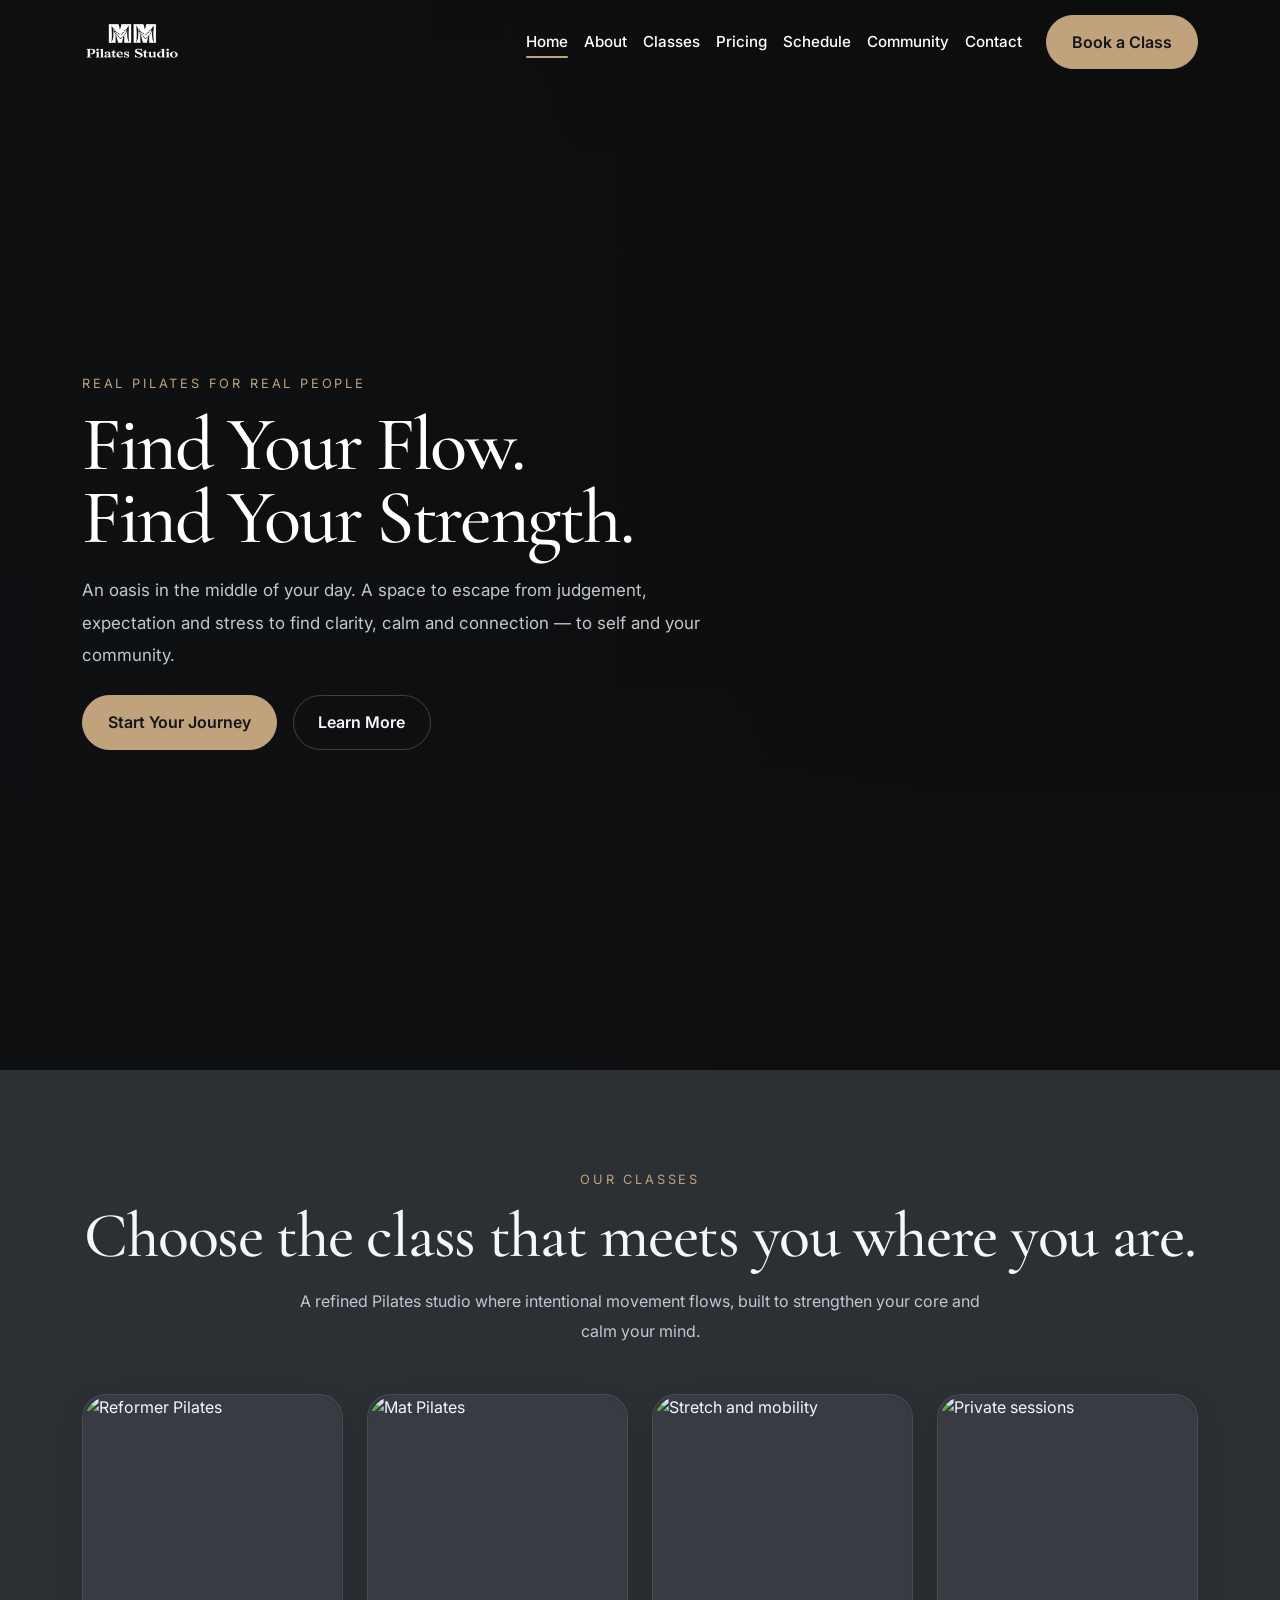
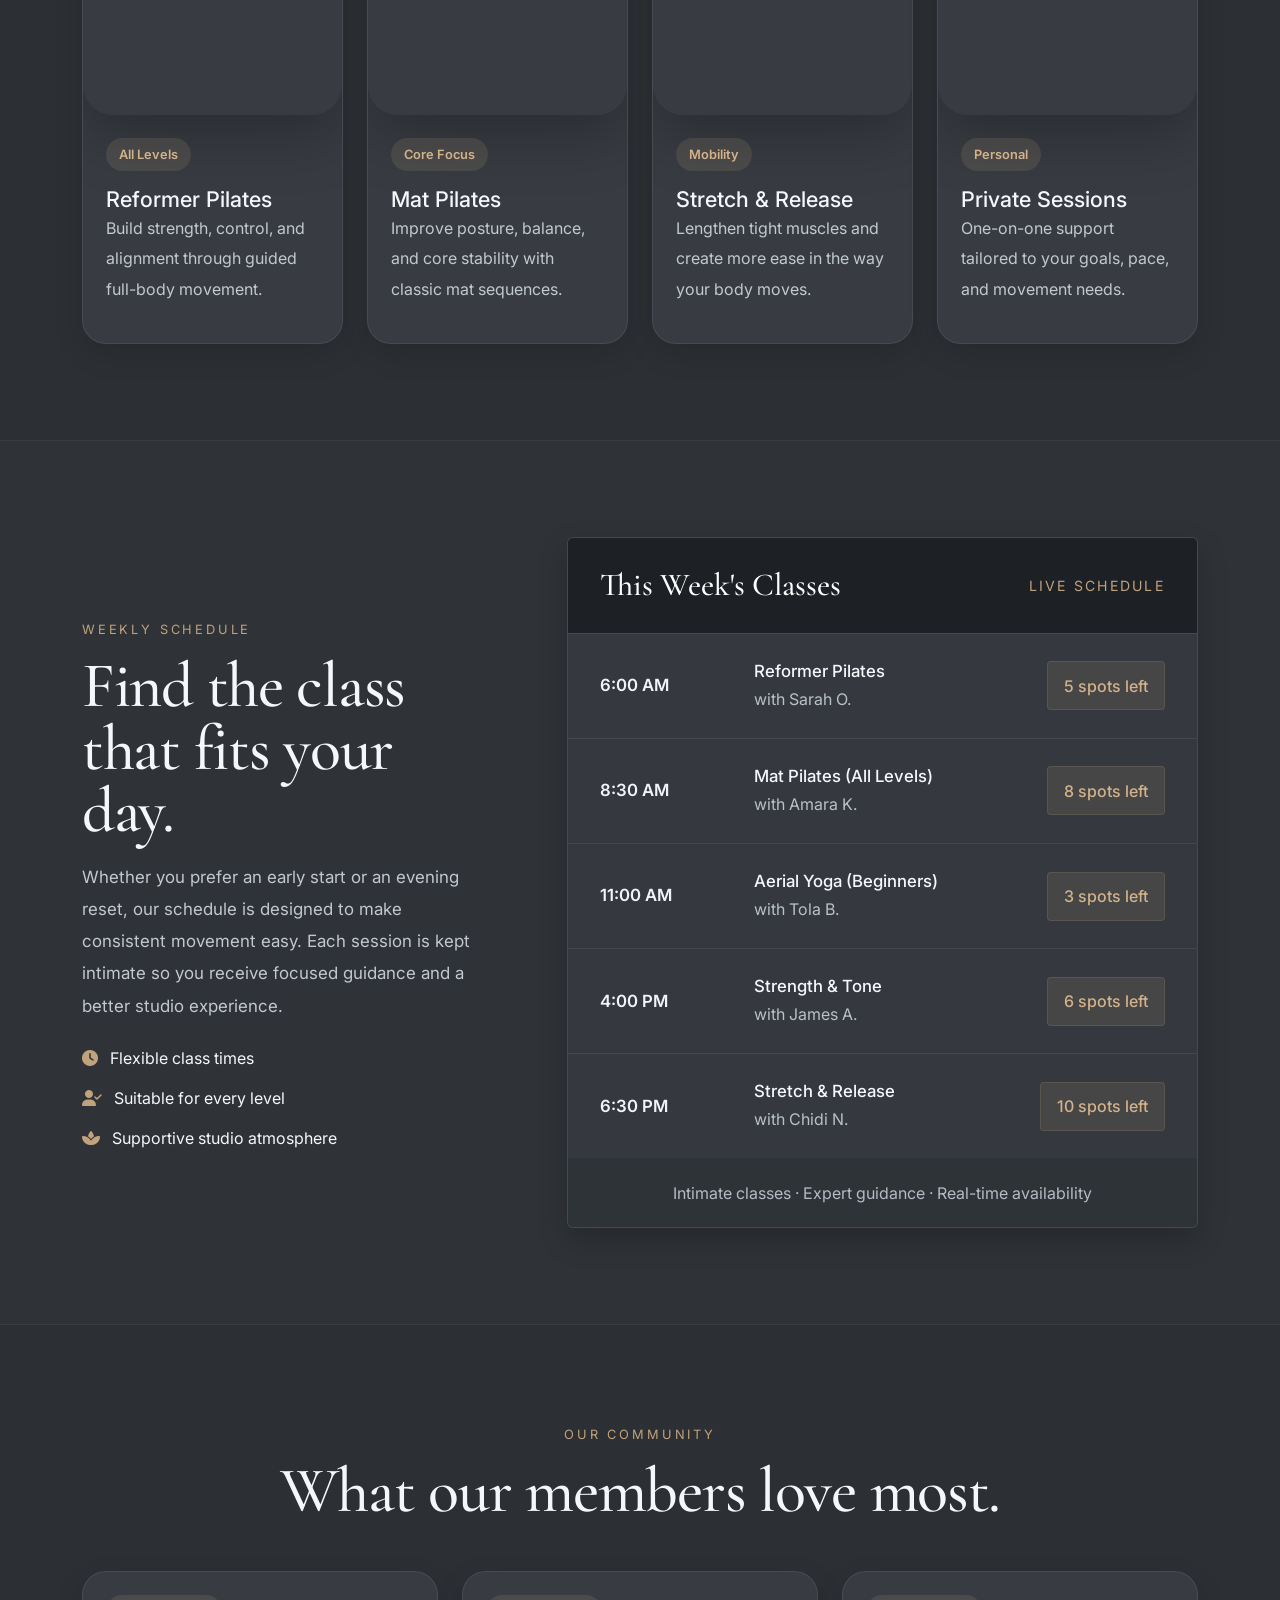
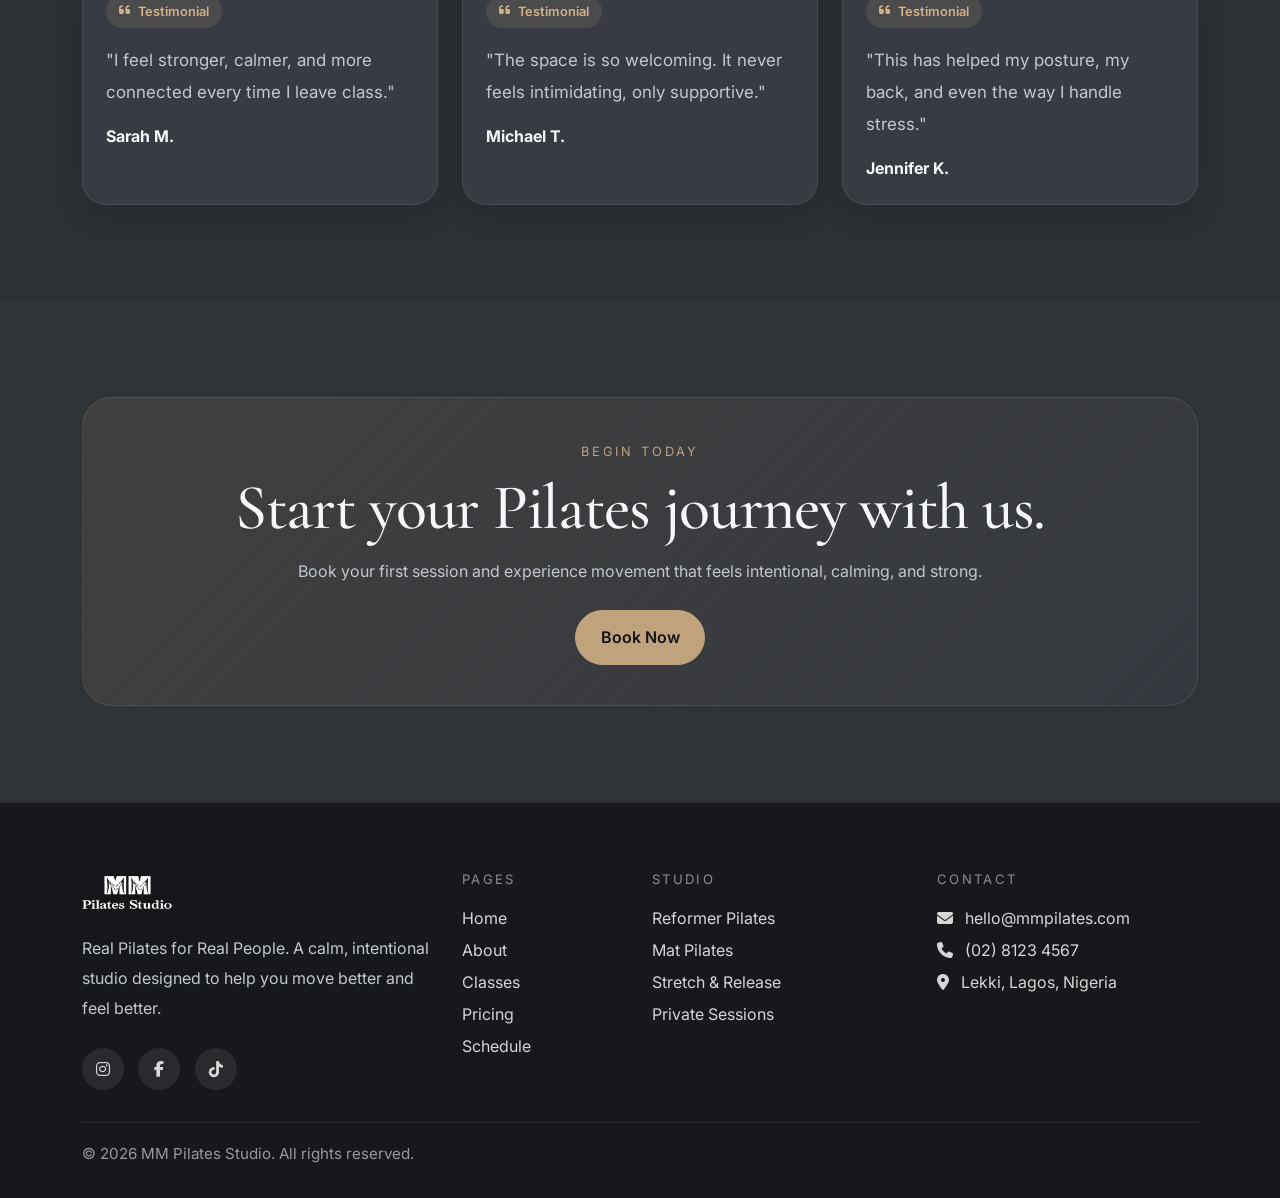
==== index.html @ 6b817a99 "remove some layouts" ====
<!DOCTYPE html>
<html lang="en">

<head>
  <meta charset="UTF-8" />
  <meta name="viewport" content="width=device-width, initial-scale=1.0" />
  <title>MM Pilates Studio | Find Your Flow</title>
  <meta name="description"
    content="MM Pilates Studio - Real Pilates for Real People. Join our inclusive, welcoming community and discover the transformative power of Pilates." />

  <link rel="icon" type="image/png" href="assets/images/logo.png" />

  <link rel="preconnect" href="https://fonts.googleapis.com" />
  <link rel="preconnect" href="https://fonts.gstatic.com" crossorigin />
  <link
    href="https://fonts.googleapis.com/css2?family=Inter:wght@300;400;500;600;700&family=Cormorant+Garamond:wght@400;500;600;700&display=swap"
    rel="stylesheet" />

  <link href="https://cdn.jsdelivr.net/npm/bootstrap@5.3.0/dist/css/bootstrap.min.css" rel="stylesheet" />
  <link rel="stylesheet" href="https://cdnjs.cloudflare.com/ajax/libs/font-awesome/6.4.0/css/all.min.css" />
  <link rel="stylesheet" href="css/style2.css">

</head>

<body>

  <!-- NAVBAR -->
  <nav class="navbar navbar-expand-lg">
    <div class="container">
      <a class="navbar-brand" href="#">
        <img src="assets/images/mm-logo.png" alt="MM Pilates Logo" class="nav-logo" />
      </a>

      <button class="navbar-toggler" type="button" data-bs-toggle="collapse" data-bs-target="#navbarNav"
        aria-controls="navbarNav" aria-expanded="false" aria-label="Toggle navigation">
        <span class="navbar-toggler-icon"></span>
      </button>

      <div class="collapse navbar-collapse" id="navbarNav">
        <ul class="navbar-nav ms-auto align-items-lg-center">
          <li class="nav-item"><a class="nav-link active" href="#home">Home</a></li>
          <li class="nav-item"><a class="nav-link" href="#about">About</a></li>
          <li class="nav-item"><a class="nav-link" href="#classes">Classes</a></li>
          <li class="nav-item"><a class="nav-link" href="#pricing">Pricing</a></li>
          <li class="nav-item"><a class="nav-link" href="#schedule">Schedule</a></li>
          <li class="nav-item"><a class="nav-link" href="#community">Community</a></li>
          <li class="nav-item"><a class="nav-link" href="#contact">Contact</a></li>
          <li class="nav-item ms-lg-3 mt-3 mt-lg-0">
            <a class="btn-muse" href="#schedule">Book a Class</a>
          </li>
        </ul>
      </div>
    </div>
  </nav>

  <!-- HERO -->
  <section class="hero hero-video-bg" id="home">
    <video class="hero-bg-video" autoplay muted loop playsinline>
      <source src="assets/videos/heross-banner.mp4" type="video/mp4" />
    </video>
    <div class="hero-overlay"></div>

    <div class="container hero-content">
      <div class="row align-items-center min-vh-100">
        <div class="col-lg-7">
          <div class="hero-copy" data-reveal>
            <span class="eyebrow">REAL PILATES FOR REAL PEOPLE</span>
            <h1>Find Your Flow.<br />Find Your Strength.</h1>
            <p class="lead-text">
              An oasis in the middle of your day. A space to escape from judgement,
              expectation and stress to find clarity, calm and connection — to self
              and your community.
            </p>
            <div class="d-flex flex-wrap gap-3 mt-4">
              <a href="#schedule" class="btn-muse">Start Your Journey</a>
              <a href="#about" class="btn-muse-outline">Learn More</a>
            </div>
          </div>
        </div>
      </div>
    </div>
  </section>

  <!-- QUICK GRID -->
  <!-- <section class="section-pad section-soft quick-grid-wrap" id="about">
    <div class="container">
      <div class="quick-grid">
        <div class="row g-4">
          <div class="col-md-4" data-reveal>
            <div class="quick-card">
              <div class="icon"><i class="fas fa-spa"></i></div>
              <h3>Intentional Movement</h3>
              <p class="copy-muted mb-0">
                Classes designed to help you move with control, ease, and confidence.
              </p>
            </div>
          </div>
          <div class="col-md-4" data-reveal>
            <div class="quick-card">
              <div class="icon"><i class="fas fa-users"></i></div>
              <h3>Welcoming Studio</h3>
              <p class="copy-muted mb-0">
                A calm, inclusive space where every level and every body is welcome.
              </p>
            </div>
          </div>
          <div class="col-md-4" data-reveal>
            <div class="quick-card">
              <div class="icon"><i class="fas fa-heart-pulse"></i></div>
              <h3>Real Results</h3>
              <p class="copy-muted mb-0">
                Build strength, improve posture, and reconnect with your body.
              </p>
            </div>
          </div>
        </div>
      </div>

      <div class="row align-items-center g-5 studio-split">
        <div class="col-lg-6" data-reveal>
          <span class="eyebrow">OUR STUDIO</span>
          <h2 class="section-title">Movement that feels beautiful, grounded and personal.</h2>
          <p class="lead-text">
            At MM Pilates, we believe movement should feel supportive and empowering.
            Our sessions are designed to help you strengthen deeply, move intentionally,
            and create space for calm in your daily routine.
          </p>
          <p class="copy-muted">
            Whether you are completely new or returning to your practice, this is a
            place where you can slow down, breathe, and move with purpose.
          </p>
          <div class="mt-4">
            <a href="#classes" class="btn-muse">Explore Classes</a>
          </div>
        </div>

        <div class="col-lg-6" data-reveal>
          <div class="image-stack">
            <img src="./assets/images/allana.jpg" alt="Pilates studio class" class="feature-media" />
          </div>
        </div>
      </div>
    </div>
  </section> -->

  <!-- CLASSES -->
  <section class="section-pad" id="classes">
    <div class="container">
      <div class="text-center mb-5">
        <span class="eyebrow">OUR CLASSES</span>
        <h2 class="section-title">Choose the class that meets you where you are.</h2>
        <p class="copy-muted section-intro">
          A refined Pilates studio where intentional movement flows, built to strengthen your core and calm your mind.
        </p>
      </div>

      <div class="row g-4">
        <div class="col-md-6 col-lg-3" data-reveal>
          <article class="studio-card">
            <img src="https://images.unsplash.com/photo-1518611012118-696072aa579a?w=800" alt="Reformer Pilates"
              class="card-media" />
            <div class="content">
              <span class="tag">All Levels</span>
              <h3 class="card-title mt-3">Reformer Pilates</h3>
              <p class="copy-muted">
                Build strength, control, and alignment through guided full-body movement.
              </p>
            </div>
          </article>
        </div>

        <div class="col-md-6 col-lg-3" data-reveal>
          <article class="studio-card">
            <img src="https://images.unsplash.com/photo-1552196563-55cd4e45efb3?w=800&auto=format&fit=crop&q=80" alt="Mat Pilates"
              class="card-media" />
            <div class="content">
              <span class="tag">Core Focus</span>
              <h3 class="card-title mt-3">Mat Pilates</h3>
              <p class="copy-muted">
                Improve posture, balance, and core stability with classic mat sequences.
              </p>
            </div>
          </article>
        </div>

        <div class="col-md-6 col-lg-3" data-reveal>
          <article class="studio-card">
            <img src="https://images.unsplash.com/photo-1599901860904-17e6ed7083a0?w=800" alt="Stretch and mobility"
              class="card-media" />
            <div class="content">
              <span class="tag">Mobility</span>
              <h3 class="card-title mt-3">Stretch & Release</h3>
              <p class="copy-muted">
                Lengthen tight muscles and create more ease in the way your body moves.
              </p>
            </div>
          </article>
        </div>

        <div class="col-md-6 col-lg-3" data-reveal>
          <article class="studio-card">
            <img src="https://images.unsplash.com/photo-1544367567-0f2fcb009e0b?w=800" alt="Private sessions"
              class="card-media" />
            <div class="content">
              <span class="tag">Personal</span>
              <h3 class="card-title mt-3">Private Sessions</h3>
              <p class="copy-muted">
                One-on-one support tailored to your goals, pace, and movement needs.
              </p>
            </div>
          </article>
        </div>
      </div>
    </div>
  </section>

  <!-- PRICING SECTION - NEW -->
  <!-- <section class="section-pad section-soft" id="pricing">
    <div class="container">
      <div class="text-center mb-5">
        <span class="eyebrow">INVEST IN YOURSELF</span>
        <h2 class="section-title">Simple, transparent pricing.</h2>
        <p class="copy-muted section-intro">
          Choose the option that fits your lifestyle. No hidden fees, no long-term contracts.
        </p>
      </div>

      <div class="row g-4">
        
        <div class="col-md-6 col-lg-3" data-reveal>
          <div class="pricing-card">
            <div class="pricing-icon">
              <i class="fas fa-calendar-day"></i>
            </div>
            <h3 class="pricing-title">Drop-in Class</h3>
            <div class="pricing-price">₦12,000 <span>/ class</span></div>
            <ul class="pricing-features">
              <li><i class="fas fa-check"></i> Single 60-min class</li>
              <li><i class="fas fa-check"></i> Access to any class type</li>
              <li><i class="fas fa-check"></i> Perfect for trying us out</li>
              <li><i class="fas fa-check"></i> Valid for 30 days</li>
            </ul>
            <a href="#schedule" class="btn-muse btn-pricing">Book Now</a>
          </div>
        </div>

       
        <div class="col-md-6 col-lg-3" data-reveal>
          <div class="pricing-card">
            <div class="pricing-icon">
              <i class="fas fa-ticket-alt"></i>
            </div>
            <h3 class="pricing-title">5 Class Pack</h3>
            <div class="pricing-price">₦55,000 <span>/ 5 classes</span></div>
            <ul class="pricing-features">
              <li><i class="fas fa-check"></i> 5 x 60-min classes</li>
              <li><i class="fas fa-check"></i> Save ₦5,000 vs drop-in</li>
              <li><i class="fas fa-check"></i> Valid for 3 months</li>
              <li><i class="fas fa-check"></i> Shareable with friends</li>
            </ul>
            <a href="#schedule" class="btn-muse btn-pricing">Book Now</a>
          </div>
        </div>

        
        <div class="col-md-6 col-lg-3" data-reveal>
          <div class="pricing-card featured">
            <div class="featured-badge">Most Popular</div>
            <div class="pricing-icon">
              <i class="fas fa-star"></i>
            </div>
            <h3 class="pricing-title">10 Class Pack</h3>
            <div class="pricing-price">₦100,000 <span>/ 10 classes</span></div>
            <ul class="pricing-features">
              <li><i class="fas fa-check"></i> 10 x 60-min classes</li>
              <li><i class="fas fa-check"></i> Save ₦20,000 vs drop-in</li>
              <li><i class="fas fa-check"></i> Valid for 6 months</li>
              <li><i class="fas fa-check"></i> Priority booking</li>
              <li><i class="fas fa-check"></i> Free mat rental</li>
            </ul>
            <a href="#schedule" class="btn-muse btn-pricing">Book Now</a>
          </div>
        </div>

        
        <div class="col-md-6 col-lg-3" data-reveal>
          <div class="pricing-card">
            <div class="pricing-icon">
              <i class="fas fa-infinity"></i>
            </div>
            <h3 class="pricing-title">Monthly Unlimited</h3>
            <div class="pricing-price">₦180,000 <span>/ month</span></div>
            <ul class="pricing-features">
              <li><i class="fas fa-check"></i> Unlimited classes</li>
              <li><i class="fas fa-check"></i> Best value for regulars</li>
              <li><i class="fas fa-check"></i> Priority class booking</li>
              <li><i class="fas fa-check"></i> Free mat & towel</li>
              <li><i class="fas fa-check"></i> 10% off workshops</li>
            </ul>
            <a href="#schedule" class="btn-muse btn-pricing">Join Now</a>
          </div>
        </div>
      </div>

      
      <div class="row mt-5 pt-4">
        <div class="col-12" data-reveal>
          <div class="text-center mb-4">
            <span class="eyebrow">PERSONALIZED ATTENTION</span>
            <h3 class="section-title" style="font-size: 2rem;">Private & Duet Sessions</h3>
          </div>
        </div>
        
        <div class="col-md-6" data-reveal>
          <div class="pricing-card" style="text-align: left;">
            <div class="d-flex align-items-center gap-3 mb-3">
              <div class="pricing-icon" style="margin-bottom: 0;">
                <i class="fas fa-user"></i>
              </div>
              <h3 class="pricing-title mb-0">Private Session</h3>
            </div>
            <div class="pricing-price" style="font-size: 2rem;">₦35,000 <span>/ session</span></div>
            <ul class="pricing-features">
              <li><i class="fas fa-check"></i> One-on-one personalized instruction</li>
              <li><i class="fas fa-check"></i> Tailored to your specific goals</li>
              <li><i class="fas fa-check"></i> Flexible scheduling</li>
              <li><i class="fas fa-check"></i> Perfect for beginners or rehabilitation</li>
            </ul>
            <a href="#schedule" class="btn-muse btn-pricing">Book Private</a>
          </div>
        </div>
        
        <div class="col-md-6" data-reveal>
          <div class="pricing-card" style="text-align: left;">
            <div class="d-flex align-items-center gap-3 mb-3">
              <div class="pricing-icon" style="margin-bottom: 0;">
                <i class="fas fa-user-friends"></i>
              </div>
              <h3 class="pricing-title mb-0">Duet Session</h3>
            </div>
            <div class="pricing-price" style="font-size: 2rem;">₦50,000 <span>/ session</span></div>
            <ul class="pricing-features">
              <li><i class="fas fa-check"></i> Semi-private with a friend</li>
              <li><i class="fas fa-check"></i> Personalized attention for two</li>
              <li><i class="fas fa-check"></i> Great for partners or friends</li>
              <li><i class="fas fa-check"></i> Shared experience, shared cost</li>
            </ul>
            <a href="#schedule" class="btn-muse btn-pricing">Book Duet</a>
          </div>
        </div>
      </div>

      
      <div class="text-center mt-4" data-reveal>
        <p class="copy-muted" style="font-size: 0.85rem;">
          <i class="fas fa-info-circle me-1"></i> All classes include complimentary mat rental. 
          First-time clients receive 20% off their first class pack.
        </p>
      </div>
    </div>
  </section> -->

  <!-- EDITORIAL STORY BLOCK -->
  <!-- <section class="section-pad">
    <div class="container">
      <div class="row align-items-center g-5">
        <div class="col-lg-5" data-reveal>
          <img src="./assets/images/studio-hurstville.jpg" alt="Pilates lifestyle" class="founder-image" />
        </div>

        <div class="col-lg-7" data-reveal>
          <span class="eyebrow">WHY MM PILATES</span>
          <div class="quote-panel">
            <blockquote>
              We create space for strength, softness, and steady progress — all in one practice.
            </blockquote>
            <p class="lead-text mb-0">
              Every session is built to help you feel more connected to your body.
              We focus on quality movement, calm energy, and a studio atmosphere that
              supports consistency without pressure.
            </p>
          </div>

          <div class="row g-4 mt-2">
            <div class="col-md-6">
              <div class="story-card">
                <div class="content">
                  <div class="icon"><i class="fas fa-feather"></i></div>
                  <h4>Grace in Movement</h4>
                  <p class="copy-muted mb-0">
                    Strength and softness can exist together in the same practice.
                  </p>
                </div>
              </div>
            </div>

            <div class="col-md-6">
              <div class="story-card">
                <div class="content">
                  <div class="icon"><i class="fas fa-sun"></i></div>
                  <h4>Feel-Good Routine</h4>
                  <p class="copy-muted mb-0">
                    Create a rhythm that supports your body and your everyday life.
                  </p>
                </div>
              </div>
            </div>
          </div>
        </div>
      </div>
    </div>
  </section> -->

  <!-- TIMETABLE -->
  <section class="booking-section section-pad" id="schedule">
    <div class="container">
      <div class="row align-items-center g-5">
        <div class="col-lg-5">
          <div class="booking-copy" data-reveal>
            <span class="eyebrow">WEEKLY SCHEDULE</span>
            <h2 class="section-title">Find the class that fits your day.</h2>
            <p class="lead-text">
              Whether you prefer an early start or an evening reset, our schedule is
              designed to make consistent movement easy. Each session is kept intimate
              so you receive focused guidance and a better studio experience.
            </p>
            <div class="d-flex flex-column gap-3 mt-4 booking-benefits">
              <div><i class="fas fa-clock me-2"></i> Flexible class times</div>
              <div><i class="fas fa-user-check me-2"></i> Suitable for every level</div>
              <div><i class="fas fa-spa me-2"></i> Supportive studio atmosphere</div>
            </div>
          </div>
        </div>

        <div class="col-lg-7">
          <div class="booking-card" data-reveal>
            <div class="booking-card-header">
              <h3>This Week's Classes</h3>
              <span class="booking-live">LIVE SCHEDULE</span>
            </div>

            <div class="booking-row">
              <div class="booking-time">6:00 AM</div>
              <div class="booking-class">
                <h4>Reformer Pilates</h4>
                <p>with Sarah O.</p>
              </div>
              <div class="booking-pill">5 spots left</div>
            </div>

            <div class="booking-row">
              <div class="booking-time">8:30 AM</div>
              <div class="booking-class">
                <h4>Mat Pilates (All Levels)</h4>
                <p>with Amara K.</p>
              </div>
              <div class="booking-pill">8 spots left</div>
            </div>

            <div class="booking-row">
              <div class="booking-time">11:00 AM</div>
              <div class="booking-class">
                <h4>Aerial Yoga (Beginners)</h4>
                <p>with Tola B.</p>
              </div>
              <div class="booking-pill">3 spots left</div>
            </div>

            <div class="booking-row">
              <div class="booking-time">4:00 PM</div>
              <div class="booking-class">
                <h4>Strength & Tone</h4>
                <p>with James A.</p>
              </div>
              <div class="booking-pill">6 spots left</div>
            </div>

            <div class="booking-row">
              <div class="booking-time">6:30 PM</div>
              <div class="booking-class">
                <h4>Stretch & Release</h4>
                <p>with Chidi N.</p>
              </div>
              <div class="booking-pill">10 spots left</div>
            </div>

            <div class="booking-card-footer">
              Intimate classes · Expert guidance · Real-time availability
            </div>
          </div>
        </div>
      </div>
    </div>
  </section>

  <!-- COMMUNITY / TESTIMONIALS -->
  <section class="section-pad" id="community">
    <div class="container">
      <div class="text-center mb-5">
        <span class="eyebrow">OUR COMMUNITY</span>
        <h2 class="section-title">What our members love most.</h2>
      </div>

      <div class="row g-4">
        <div class="col-md-4" data-reveal>
          <div class="testimonial-card">
            <div class="content">
              <span class="tag mb-3"><i class="fas fa-quote-left"></i> Testimonial</span>
              <p class="lead-text mb-3">
                "I feel stronger, calmer, and more connected every time I leave class."
              </p>
              <strong>Sarah M.</strong>
            </div>
          </div>
        </div>

        <div class="col-md-4" data-reveal>
          <div class="testimonial-card">
            <div class="content">
              <span class="tag mb-3"><i class="fas fa-quote-left"></i> Testimonial</span>
              <p class="lead-text mb-3">
                "The space is so welcoming. It never feels intimidating, only supportive."
              </p>
              <strong>Michael T.</strong>
            </div>
          </div>
        </div>

        <div class="col-md-4" data-reveal">
          <div class="testimonial-card">
            <div class="content">
              <span class="tag mb-3"><i class="fas fa-quote-left"></i> Testimonial</span>
              <p class="lead-text mb-3">
                "This has helped my posture, my back, and even the way I handle stress."
              </p>
              <strong>Jennifer K.</strong>
            </div>
          </div>
        </div>
      </div>
    </div>
  </section>

  <!-- CTA -->
  <section class="section-pad section-soft">
    <div class="container">
      <div class="cta-band text-center" data-reveal>
        <span class="eyebrow">BEGIN TODAY</span>
        <h2 class="section-title mb-3">Start your Pilates journey with us.</h2>
        <p class="copy-muted mb-4">
          Book your first session and experience movement that feels intentional, calming, and strong.
        </p>
        <a href="#schedule" class="btn-muse">Book Now</a>
      </div>
    </div>
  </section>

  <!-- FOOTER -->
  <footer class="footer" id="contact">
    <div class="container">
      <div class="row g-4">
        <div class="col-lg-4">
          <img src="assets/images/mm-logo.png" alt="MM Pilates Logo" class="footer-logo mb-3" />
          <p class="copy-muted">
            Real Pilates for Real People. A calm, intentional studio designed to
            help you move better and feel better.
          </p>
          <div class="social-list mt-4">
            <a href="#"><i class="fab fa-instagram"></i></a>
            <a href="#"><i class="fab fa-facebook-f"></i></a>
            <a href="#"><i class="fab fa-tiktok"></i></a>
          </div>
        </div>

        <div class="col-md-4 col-lg-2">
          <p class="footer-title">Pages</p>
          <ul class="list-unstyled d-grid gap-2">
            <li><a href="#home">Home</a></li>
            <li><a href="#about">About</a></li>
            <li><a href="#classes">Classes</a></li>
            <li><a href="#pricing">Pricing</a></li>
            <li><a href="#schedule">Schedule</a></li>
          </ul>
        </div>

        <div class="col-md-4 col-lg-3">
          <p class="footer-title">Studio</p>
          <ul class="list-unstyled d-grid gap-2">
            <li>Reformer Pilates</li>
            <li>Mat Pilates</li>
            <li>Stretch & Release</li>
            <li>Private Sessions</li>
          </ul>
        </div>

        <div class="col-md-4 col-lg-3">
          <p class="footer-title">Contact</p>
          <ul class="list-unstyled d-grid gap-2">
            <li><i class="fas fa-envelope me-2"></i> hello@mmpilates.com</li>
            <li><i class="fas fa-phone me-2"></i> (02) 8123 4567</li>
            <li><i class="fas fa-location-dot me-2"></i> Lekki, Lagos, Nigeria</li>
          </ul>
        </div>
      </div>

      <div class="copyright">
        © <span data-year></span> MM Pilates Studio. All rights reserved.
      </div>
    </div>
  </footer>

  <button class="back-to-top" type="button" aria-label="Back to top">
    <i class="fas fa-arrow-up"></i>
  </button>

  <script src="https://cdn.jsdelivr.net/npm/bootstrap@5.3.0/dist/js/bootstrap.bundle.min.js"></script>
  <script>
    document.addEventListener('DOMContentLoaded', () => {
      const yearSpan = document.querySelector('[data-year]');
      if (yearSpan) yearSpan.textContent = new Date().getFullYear();

      const navbar = document.querySelector('.navbar');
      const backToTop = document.querySelector('.back-to-top');

      const updateUIOnScroll = () => {
        const scrolled = window.scrollY > 20;
        if (navbar) navbar.classList.toggle('scrolled', scrolled);
        if (backToTop) backToTop.classList.toggle('show', window.scrollY > 320);
      };

      updateUIOnScroll();
      window.addEventListener('scroll', updateUIOnScroll, { passive: true });

      if (backToTop) {
        backToTop.addEventListener('click', () => {
          window.scrollTo({ top: 0, behavior: 'smooth' });
        });
      }

      const revealItems = document.querySelectorAll('[data-reveal]');
      if ('IntersectionObserver' in window && revealItems.length) {
        const observer = new IntersectionObserver((entries) => {
          entries.forEach((entry) => {
            if (entry.isIntersecting) {
              entry.target.classList.add('revealed');
              observer.unobserve(entry.target);
            }
          });
        }, { threshold: 0.15 });

        revealItems.forEach((item) => observer.observe(item));
      } else {
        revealItems.forEach((item) => item.classList.add('revealed'));
      }

      document.querySelectorAll('a[href^="#"]').forEach((anchor) => {
        anchor.addEventListener('click', function (event) {
          const href = this.getAttribute('href');
          if (href === '#') return;
          const target = document.querySelector(href);
          if (target) {
            event.preventDefault();
            target.scrollIntoView({ behavior: 'smooth', block: 'start' });
          }
        });
      });
    });
  </script>
</body>

</html>
---- css/style2.css ----
/* ========================================
   MM PILATES STUDIO - MASTER STYLESHEET
   ======================================== */

/* ------------------------------
   CSS VARIABLES / ROOT
------------------------------ */
:root {
  --muse-cream: #2f3237;
  --muse-soft: #383c42;
  --muse-card: #3a3f46;
  --muse-accent: #c0a27d;
  --muse-accent-deep: #d2b28a;
  --muse-ink: #f5f7fa;
  --muse-copy: #c2c8d0;
  --muse-white: #ffffff;
  --muse-border: rgba(255, 255, 255, 0.08);
  --muse-shadow: 0 18px 60px rgba(0, 0, 0, 0.28);
  --radius-lg: 30px;
  --radius-md: 22px;
  --radius-sm: 14px;
  --transition: all 0.35s ease;
}

/* ------------------------------
   BASE STYLES
------------------------------ */
html {
  scroll-behavior: smooth;
}

body {
  font-family: "Inter", sans-serif;
  color: var(--muse-ink);
  background: #2c2f33;
  overflow-x: hidden;
}

body::selection {
  background: rgba(192, 162, 125, 0.22);
}

a {
  text-decoration: none;
}

img {
  display: block;
  max-width: 100%;
}

h1, h2, h3, h4, h5, h6, p, span, li, strong, label {
  color: inherit;
}

/* ------------------------------
   SECTION LAYOUT
------------------------------ */
.section-pad {
  padding: 6rem 0;
}

.section-soft {
  background: #2f3237;
}

.section-title {
  font-family: "Cormorant Garamond", serif;
  font-size: clamp(2.5rem, 5vw, 4.4rem);
  line-height: 0.98;
  letter-spacing: -0.02em;
  margin-bottom: 1.1rem;
  color: var(--muse-ink);
}

.section-intro {
  max-width: 700px;
  margin: 0 auto;
}

.eyebrow {
  display: inline-block;
  text-transform: uppercase;
  letter-spacing: 0.22em;
  font-size: 0.8rem;
  color: var(--muse-accent);
  margin-bottom: 1rem;
}

.copy-muted,
.lead-text {
  color: var(--muse-copy);
  line-height: 1.9;
}

.lead-text {
  font-size: 1.06rem;
}

/* ------------------------------
   BUTTONS
------------------------------ */
.btn-muse,
.btn-muse-outline,
.btn-square {
  display: inline-flex;
  align-items: center;
  justify-content: center;
  gap: 0.55rem;
  transition: var(--transition);
}

.btn-muse {
  color: #141518;
  background: var(--muse-accent);
  border: 1px solid var(--muse-accent);
  border-radius: 999px;
  padding: 0.9rem 1.55rem;
  font-weight: 600;
}

.btn-muse:hover {
  color: #141518;
  background: #d3b089;
  border-color: #d3b089;
  transform: translateY(-2px);
  box-shadow: 0 12px 28px rgba(0, 0, 0, 0.22);
}

.btn-muse-outline {
  color: var(--muse-ink);
  background: transparent;
  border: 1px solid rgba(255, 255, 255, 0.2);
  border-radius: 999px;
  padding: 0.9rem 1.55rem;
  font-weight: 600;
}

.btn-muse-outline:hover {
  color: #141518;
  background: var(--muse-accent);
  border-color: var(--muse-accent);
}

.btn-square {
  border-radius: 4px;
  background: #1d2024;
  color: var(--muse-white);
  padding: 1.15rem 2rem;
  font-weight: 600;
  letter-spacing: 0.08em;
  text-transform: uppercase;
  border: 1px solid rgba(255, 255, 255, 0.08);
}

.btn-square:hover {
  color: var(--muse-white);
  background: #25292e;
  transform: translateY(-2px);
}

.btn-pricing {
  width: 100%;
  margin-top: 1rem;
}

/* ------------------------------
   NAVBAR
------------------------------ */
.navbar {
  position: fixed;
  top: 0;
  left: 0;
  width: 100%;
  height: 85px;
  z-index: 1200;
  background: transparent;
  border-bottom: 1px solid transparent;
  transition: var(--transition);
  padding: 0.25rem 0;
}

.navbar.scrolled {
  background: rgba(15, 17, 20, 0.78);
  backdrop-filter: blur(14px);
  border-bottom: 1px solid rgba(255, 255, 255, 0.08);
  box-shadow: 0 8px 30px rgba(0, 0, 0, 0.2);
}

.navbar-brand {
  display: flex;
  align-items: center;
  gap: 0.5rem;
  padding: 0;
}

.nav-logo {
  width: 100px;
  height: 48px;
  object-fit: contain;
  transition: var(--transition);
}

.navbar.scrolled .nav-logo {
  width: 90px;
  height: 42px;
}

.brand-text {
  font-family: "Cormorant Garamond", serif;
  font-size: 1.25rem;
  color: var(--muse-ink);
}

.navbar-toggler {
  border: 1px solid rgba(255, 255, 255, 0.18);
  border-radius: 999px;
  padding: 0.45rem 0.8rem;
}

.navbar-toggler:focus {
  box-shadow: none;
}

.navbar-toggler-icon {
  background-image: url("data:image/svg+xml,%3csvg xmlns='http://www.w3.org/2000/svg' viewBox='0 0 30 30'%3e%3cpath stroke='rgba%28255,255,255,0.92%29' stroke-linecap='round' stroke-miterlimit='10' stroke-width='2' d='M4 7h22M4 15h22M4 23h22'/%3e%3c/svg%3e");
}

.navbar .nav-link {
  color: #ffffff;
  font-weight: 500;
  font-size: 0.95rem;
  position: relative;
  padding: 0.4rem 0.9rem;
  transition: var(--transition);
}

.navbar .nav-link:hover,
.navbar .nav-link.active {
  color: #ffffff;
}

.navbar .nav-link::after {
  content: "";
  position: absolute;
  left: 0.5rem;
  right: 0.5rem;
  bottom: 0.1rem;
  height: 2px;
  border-radius: 999px;
  background: #c0a27d;
  transform: scaleX(0);
  transform-origin: center;
  transition: var(--transition);
}

.navbar .nav-link:hover::after,
.navbar .nav-link.active::after {
  transform: scaleX(1);
}

/* ------------------------------
   HERO SECTION (VIDEO BACKGROUND)
------------------------------ */
.hero.hero-video-bg {
  position: relative;
  min-height: 100vh;
  display: flex;
  align-items: center;
  overflow: hidden;
  padding: 0;
  background: #111;
}

.hero-bg-video {
  position: absolute;
  inset: 0;
  width: 100%;
  height: 100%;
  object-fit: cover;
  object-position: center center;
  z-index: 1;
}

.hero-overlay {
  position: absolute;
  inset: 0;
  z-index: 2;
  background:
    linear-gradient(90deg,
      rgba(15, 17, 20, 0.72) 0%,
      rgba(15, 17, 20, 0.46) 35%,
      rgba(15, 17, 20, 0.22) 60%,
      rgba(15, 17, 20, 0.18) 100%),
    linear-gradient(180deg,
      rgba(0, 0, 0, 0.28) 0%,
      rgba(0, 0, 0, 0.18) 100%);
}

.hero-content {
  position: relative;
  z-index: 3;
  padding-top: 110px;
  padding-bottom: 60px;
}

.hero-copy {
  max-width: 640px;
}

.hero-copy h1 {
  font-family: "Cormorant Garamond", serif;
  font-size: clamp(3rem, 6vw, 5.8rem);
  line-height: 0.95;
  letter-spacing: -0.03em;
  margin-bottom: 1.2rem;
  color: #ffffff;
}

/* ------------------------------
   QUICK GRID SECTION
------------------------------ */
.quick-grid-wrap {
  position: relative;
}

.quick-grid {
  margin-top: -7rem;
  position: relative;
  z-index: 5;
  margin-bottom: 5rem;
}

.quick-card {
  background: #383c42;
  border: 1px solid var(--muse-border);
  border-radius: 24px;
  padding: 1.6rem;
  box-shadow: 0 12px 36px rgba(0, 0, 0, 0.14);
  height: 100%;
  transition: var(--transition);
}

.quick-card:hover {
  transform: translateY(-5px);
}

.quick-card .icon {
  width: 52px;
  height: 52px;
  border-radius: 16px;
  display: grid;
  place-items: center;
  background: rgba(192, 162, 125, 0.14);
  color: var(--muse-accent);
  font-size: 1.35rem;
  margin-bottom: 1rem;
}

.quick-card h3 {
  font-size: 1.1rem;
  margin-bottom: 0.5rem;
  color: var(--muse-ink);
}

/* ------------------------------
   STUDIO SPLIT SECTION
------------------------------ */
.studio-split {
  padding-top: 1rem;
}

.feature-media,
.card-media,
.founder-image {
  width: 100%;
  object-fit: cover;
  border-radius: var(--radius-lg);
  box-shadow: var(--muse-shadow);
}

.feature-media {
  min-height: 580px;
}

.card-media {
  height: 320px;
}

.founder-image {
  min-height: 560px;
}

/* ------------------------------
   PRICING CARDS
------------------------------ */
.pricing-card {
  background: var(--muse-card);
  border-radius: 24px;
  border: 1px solid var(--muse-border);
  padding: 2rem;
  text-align: center;
  transition: var(--transition);
  height: 100%;
  position: relative;
}

.pricing-card:hover {
  transform: translateY(-8px);
  border-color: var(--muse-accent);
}

.pricing-card.featured {
  border: 2px solid var(--muse-accent);
  transform: scale(1.02);
}

.pricing-card.featured:hover {
  transform: scale(1.02) translateY(-8px);
}

.featured-badge {
  position: absolute;
  top: -12px;
  left: 50%;
  transform: translateX(-50%);
  background: var(--muse-accent);
  color: #141518;
  padding: 0.3rem 1rem;
  border-radius: 50px;
  font-size: 0.7rem;
  font-weight: 700;
  text-transform: uppercase;
  letter-spacing: 1px;
}

.pricing-icon {
  font-size: 2.5rem;
  color: var(--muse-accent);
  margin-bottom: 1rem;
}

.pricing-title {
  font-size: 1.3rem;
  margin-bottom: 0.5rem;
}

.pricing-price {
  font-size: 2.5rem;
  font-weight: 700;
  font-family: "Cormorant Garamond", serif;
  color: var(--muse-accent);
  margin: 1rem 0;
}

.pricing-price span {
  font-size: 1rem;
  font-weight: 400;
  color: var(--muse-copy);
}

.pricing-features {
  list-style: none;
  padding: 0;
  margin: 1.5rem 0;
}

.pricing-features li {
  padding: 0.5rem 0;
  color: var(--muse-copy);
  font-size: 0.9rem;
  border-bottom: 1px solid var(--muse-border);
}

.pricing-features li:last-child {
  border-bottom: none;
}

.pricing-features i {
  color: var(--muse-accent);
  margin-right: 0.5rem;
  font-size: 0.8rem;
}

/* ------------------------------
   BOOKING / TIMETABLE SECTION
------------------------------ */
.booking-section {
  background: #2f3237;
  border-top: 1px solid rgba(255, 255, 255, 0.05);
  border-bottom: 1px solid rgba(255, 255, 255, 0.05);
}

.booking-copy {
  padding-right: 2rem;
}

.booking-card {
  background: #35393f;
  border: 1px solid rgba(255, 255, 255, 0.08);
  border-radius: 6px;
  overflow: hidden;
  box-shadow: 0 12px 30px rgba(0, 0, 0, 0.2);
}

.booking-card-header {
  background: #1d2024;
  color: var(--muse-white);
  padding: 1.75rem 2rem;
  display: flex;
  align-items: center;
  justify-content: space-between;
  gap: 1rem;
}

.booking-card-header h3 {
  margin: 0;
  font-family: "Cormorant Garamond", serif;
  font-size: 2rem;
  font-weight: 500;
}

.booking-live {
  color: var(--muse-accent);
  letter-spacing: 0.16em;
  text-transform: uppercase;
  font-size: 0.88rem;
}

.booking-row {
  display: grid;
  grid-template-columns: 130px 1fr auto;
  gap: 1.5rem;
  align-items: center;
  padding: 1.7rem 2rem;
  border-top: 1px solid rgba(255, 255, 255, 0.08);
  transition: var(--transition);
}

.booking-row:hover {
  background: rgba(255, 255, 255, 0.03);
}

.booking-time {
  font-size: 1.05rem;
  font-weight: 600;
  color: #f0f4f8;
}

.booking-class h4 {
  font-size: 1.05rem;
  margin: 0 0 0.35rem;
  color: #f5f7fa;
}

.booking-class p {
  margin: 0;
  color: #b8c0ca;
}

.booking-pill {
  background: rgba(192, 162, 125, 0.12);
  color: var(--muse-accent-deep);
  border: 1px solid rgba(192, 162, 125, 0.16);
  border-radius: 4px;
  padding: 0.72rem 1rem;
  min-width: 118px;
  text-align: center;
  font-weight: 500;
}

.booking-card-footer {
  background: #2e3338;
  text-align: center;
  padding: 1.4rem;
  color: #b3bbc4;
}

.booking-benefits i {
  color: var(--muse-accent);
}

/* ------------------------------
   CARDS / PANELS
------------------------------ */
.panel,
.studio-card,
.feature-card,
.contact-card,
.story-card,
.testimonial-card,
.faq-panel {
  background: #383c42;
  border-radius: 24px;
  border: 1px solid var(--muse-border);
  box-shadow: 0 10px 30px rgba(0, 0, 0, 0.12);
}

.studio-card,
.story-card,
.testimonial-card {
  height: 100%;
  overflow: hidden;
  transition: var(--transition);
}

.studio-card:hover,
.story-card:hover,
.testimonial-card:hover {
  transform: translateY(-6px);
}

.studio-card .content,
.story-card .content,
.testimonial-card .content {
  padding: 1.45rem;
}

.card-title {
  font-size: 1.35rem;
  color: var(--muse-ink);
}

.tag,
.meta-pill {
  display: inline-flex;
  align-items: center;
  gap: 0.45rem;
  padding: 0.42rem 0.8rem;
  border-radius: 999px;
  background: rgba(192, 162, 125, 0.14);
  color: var(--muse-accent-deep);
  font-size: 0.8rem;
  font-weight: 600;
}

/* ------------------------------
   STATS / QUOTES
------------------------------ */
.stats-band {
  background: linear-gradient(135deg, #1f2227, #141619);
  color: var(--muse-white);
  border-radius: 32px;
  padding: 2.5rem;
  border: 1px solid rgba(255, 255, 255, 0.06);
}

.stat-item strong {
  display: block;
  font-size: clamp(2rem, 4vw, 3.2rem);
  font-family: "Cormorant Garamond", serif;
  line-height: 1;
  margin-bottom: 0.3rem;
}

.stat-item span {
  color: rgba(255, 255, 255, 0.7);
}

.quote-panel {
  background: linear-gradient(135deg, #373b41, #2b2f34);
  border: 1px solid var(--muse-border);
  border-radius: 28px;
  padding: 2rem;
  box-shadow: var(--muse-shadow);
  margin-bottom: 2rem;
}

.quote-panel blockquote {
  font-family: "Cormorant Garamond", serif;
  font-size: clamp(1.9rem, 3vw, 2.8rem);
  line-height: 1.08;
  margin-bottom: 1rem;
  color: var(--muse-ink);
}

/* ------------------------------
   ICON BLOCKS
------------------------------ */
.story-card .icon,
.contact-card .icon {
  width: 54px;
  height: 54px;
  border-radius: 18px;
  display: grid;
  place-items: center;
  background: rgba(192, 162, 125, 0.14);
  color: var(--muse-accent);
  font-size: 1.3rem;
  margin-bottom: 1rem;
}

/* ------------------------------
   CTA BAND
------------------------------ */
.cta-band {
  background: linear-gradient(135deg, rgba(192, 162, 125, 0.12), #35393f);
  border: 1px solid rgba(192, 162, 125, 0.16);
  border-radius: 30px;
  padding: 2.5rem;
}

/* ------------------------------
   FOOTER
------------------------------ */
.footer {
  background: #16181b;
  color: rgba(255, 255, 255, 0.82);
  padding: 4.2rem 0 2rem;
  border-top: 1px solid rgba(255, 255, 255, 0.06);
}

.footer-logo {
  max-width: 90px;
  filter: drop-shadow(0 8px 18px rgba(0, 0, 0, 0.28));
}

.footer a {
  color: rgba(255, 255, 255, 0.82);
}

.footer a:hover {
  color: var(--muse-white);
}

.footer-title {
  color: rgba(255, 255, 255, 0.5);
  letter-spacing: 0.18em;
  text-transform: uppercase;
  font-size: 0.82rem;
}

.copyright {
  border-top: 1px solid rgba(255, 255, 255, 0.08);
  margin-top: 2rem;
  padding-top: 1.25rem;
  font-size: 0.95rem;
  color: rgba(255, 255, 255, 0.56);
}

.social-list {
  display: flex;
  gap: 0.9rem;
}

.social-list a {
  width: 42px;
  height: 42px;
  display: grid;
  place-items: center;
  border-radius: 50%;
  background: rgba(255, 255, 255, 0.08);
  transition: var(--transition);
}

.social-list a:hover {
  transform: translateY(-3px);
  background: rgba(255, 255, 255, 0.14);
}

/* ------------------------------
   BACK TO TOP BUTTON
------------------------------ */
.back-to-top {
  position: fixed;
  right: 1.25rem;
  bottom: 1.25rem;
  width: 48px;
  height: 48px;
  border: 0;
  border-radius: 50%;
  background: var(--muse-accent);
  color: #141518;
  box-shadow: 0 12px 24px rgba(0, 0, 0, 0.25);
  opacity: 0;
  visibility: hidden;
  transform: translateY(12px);
  transition: var(--transition);
  z-index: 1080;
  cursor: pointer;
}

.back-to-top.show {
  opacity: 1;
  visibility: visible;
  transform: translateY(0);
}

.back-to-top:hover {
  background: var(--muse-accent-deep);
  transform: translateY(-3px);
}

/* ------------------------------
   REVEAL ANIMATION
------------------------------ */
[data-reveal] {
  opacity: 0;
  transform: translateY(24px);
  transition: opacity 0.8s ease, transform 0.8s ease;
}

[data-reveal].revealed {
  opacity: 1;
  transform: translateY(0);
}

/* ------------------------------
   RESPONSIVE BREAKPOINTS
------------------------------ */
@media (max-width: 1199.98px) {
  .booking-row {
    grid-template-columns: 105px 1fr auto;
    padding: 1.4rem 1.4rem;
  }
}

@media (max-width: 991.98px) {
  .navbar-collapse {
    background: rgba(15, 17, 20, 0.92);
    backdrop-filter: blur(16px);
    border: 1px solid rgba(255, 255, 255, 0.08);
    border-radius: 20px;
    padding: 1rem;
    margin-top: 0.8rem;
    box-shadow: var(--muse-shadow);
  }

  .hero.hero-video-bg {
    min-height: 92vh;
  }

  .hero-content {
    padding-top: 120px;
    padding-bottom: 40px;
  }

  .hero-copy {
    text-align: center;
    margin: 0 auto;
  }

  .hero-copy h1 {
    font-size: clamp(2.6rem, 8vw, 4.4rem);
  }

  .section-pad {
    padding: 4.5rem 0;
  }

  .quick-grid {
    margin-top: -4rem;
    margin-bottom: 4rem;
  }

  .booking-copy {
    padding-right: 0;
    margin-bottom: 2rem;
  }

  .booking-row {
    grid-template-columns: 1fr;
    gap: 0.55rem;
    text-align: center;
  }

  .booking-pill {
    justify-self: start;
    display: inline-block;
    width: auto;
  }

  .feature-media,
  .founder-image {
    min-height: 420px;
  }

  .pricing-card.featured {
    transform: scale(1);
  }

  .pricing-card.featured:hover {
    transform: translateY(-8px);
  }
}

@media (max-width: 767.98px) {
  .nav-logo {
    width: 80px;
    height: 40px;
  }

  .brand-text {
    font-size: 1.1rem;
  }

  .hero.hero-video-bg {
    min-height: 88vh;
  }

  .hero-content {
    padding-top: 110px;
    padding-bottom: 30px;
  }

  .lead-text {
    font-size: 1rem;
  }

  .section-title {
    line-height: 1.02;
  }

  .hero-copy h1 {
    font-size: clamp(2.9rem, 10vw, 4.4rem);
  }

  .card-media {
    height: 260px;
  }

  .founder-image,
  .feature-media {
    min-height: 320px;
  }

  .booking-card-header {
    padding: 1.25rem 1.25rem;
    align-items: flex-start;
    flex-direction: column;
  }

  .booking-card-header h3 {
    font-size: 1.7rem;
  }

  .booking-card-footer {
    font-size: 0.95rem;
  }

  .stats-band,
  .cta-band {
    padding: 1.6rem;
  }

  .quick-grid {
    margin-top: -2.5rem;
  }

  .pricing-price {
    font-size: 2rem;
  }
}

/* ------------------------------
   ACCESSIBILITY / REDUCED MOTION
------------------------------ */
@media (prefers-reduced-motion: reduce) {
  *,
  *::before,
  *::after {
    animation-duration: 0.01ms !important;
    animation-iteration-count: 1 !important;
    transition-duration: 0.01ms !important;
    scroll-behavior: auto !important;
  }
}
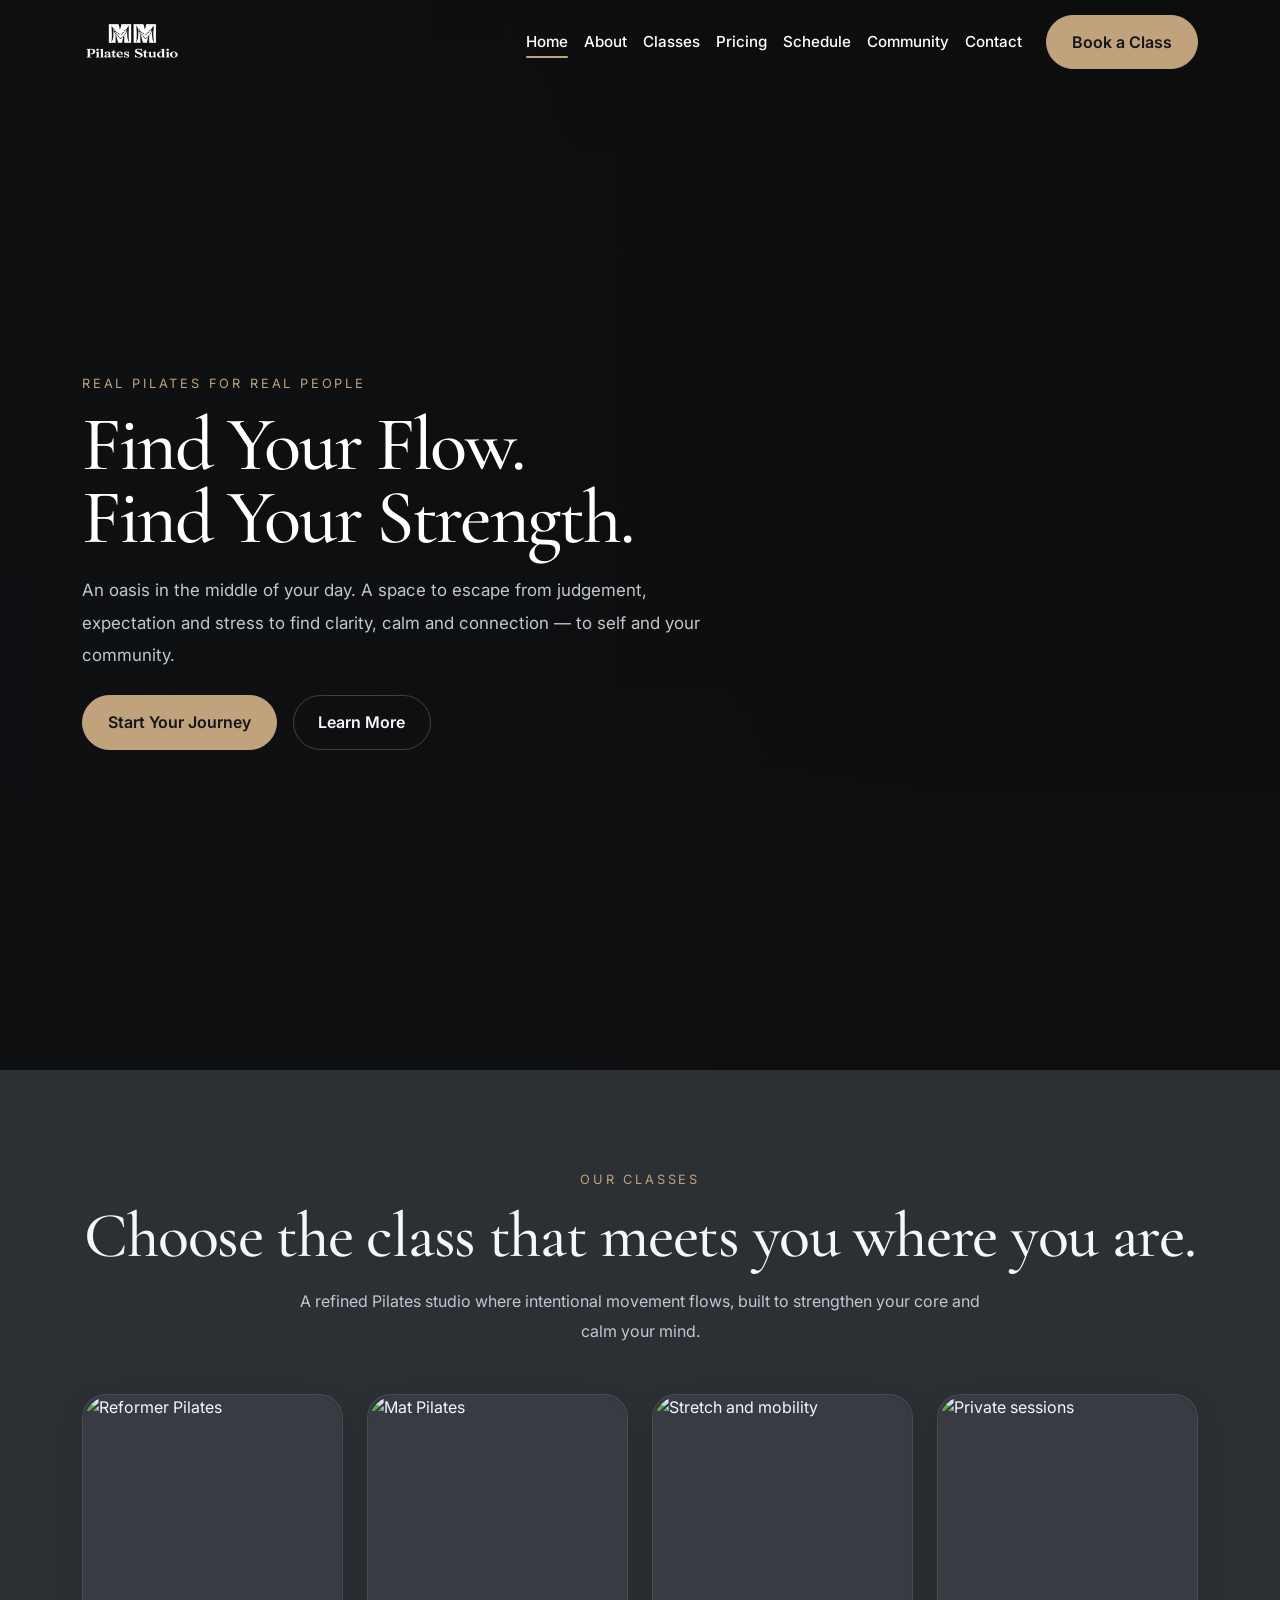
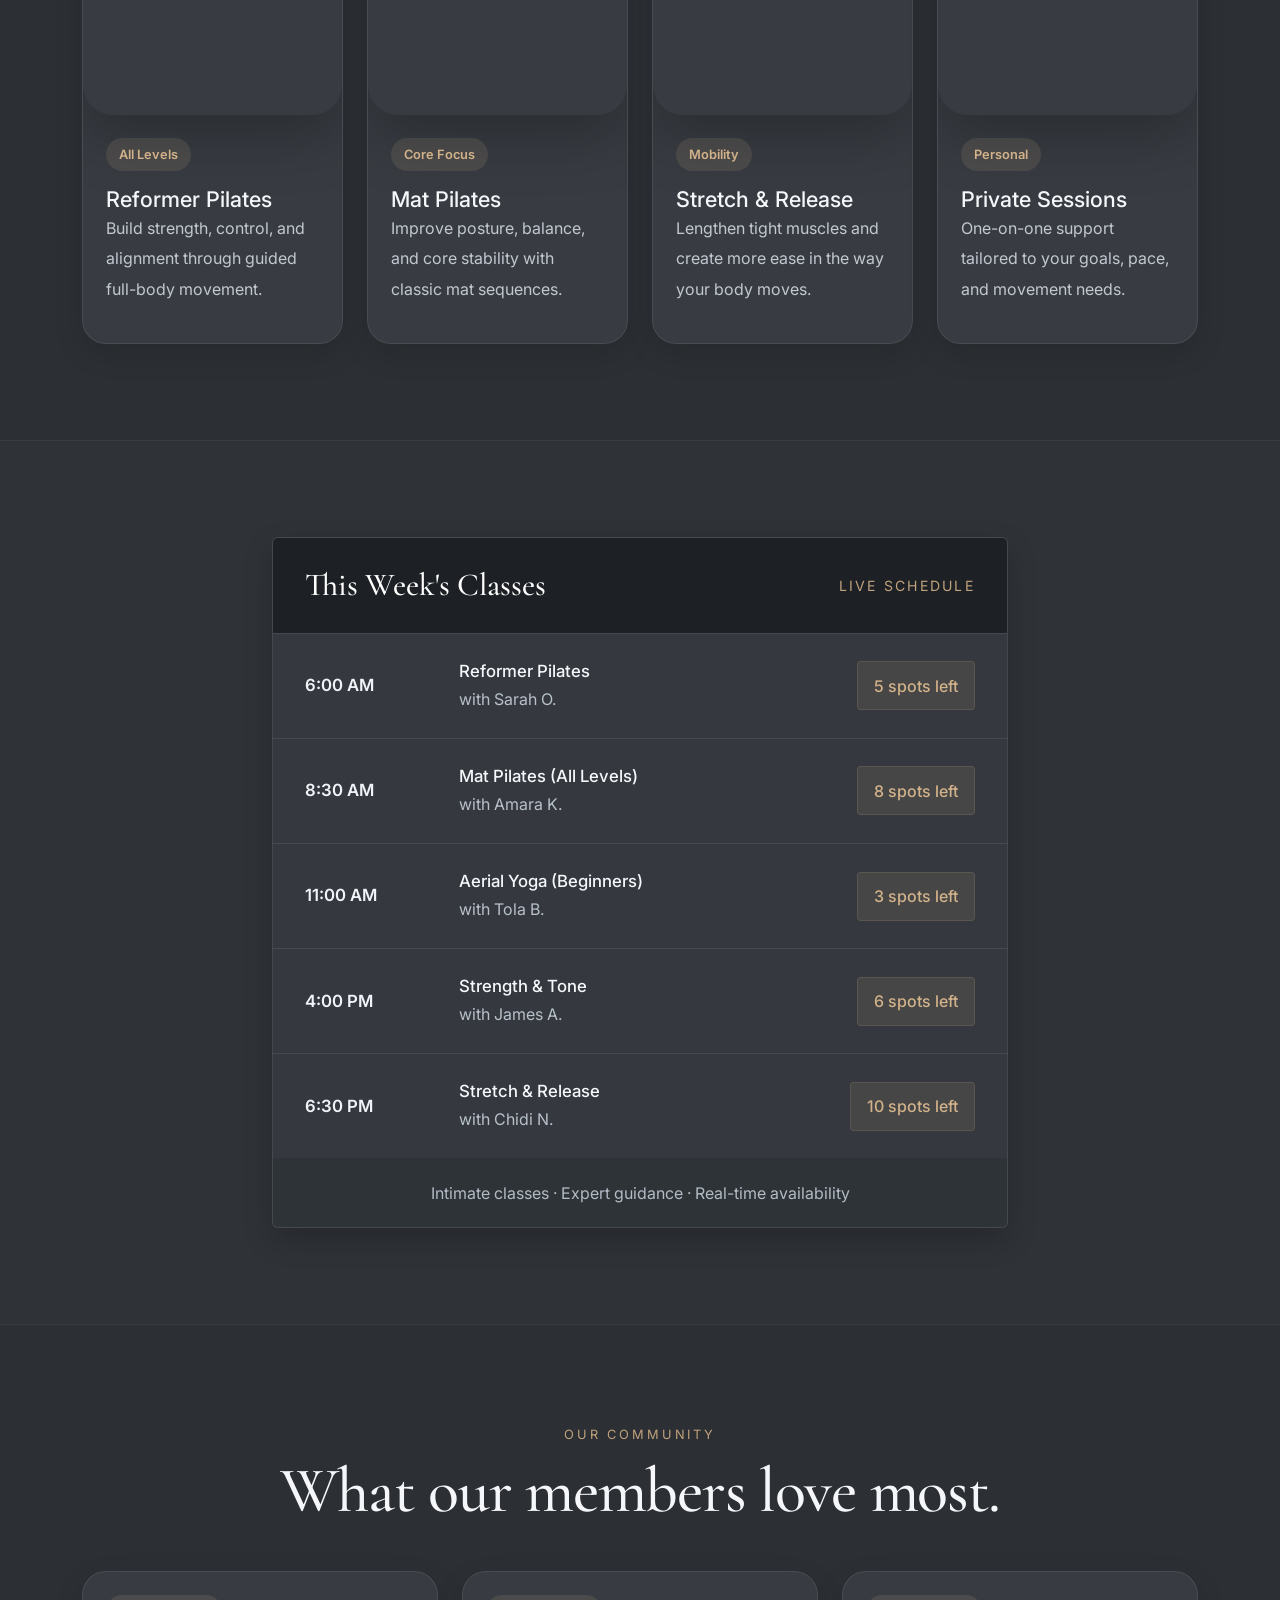
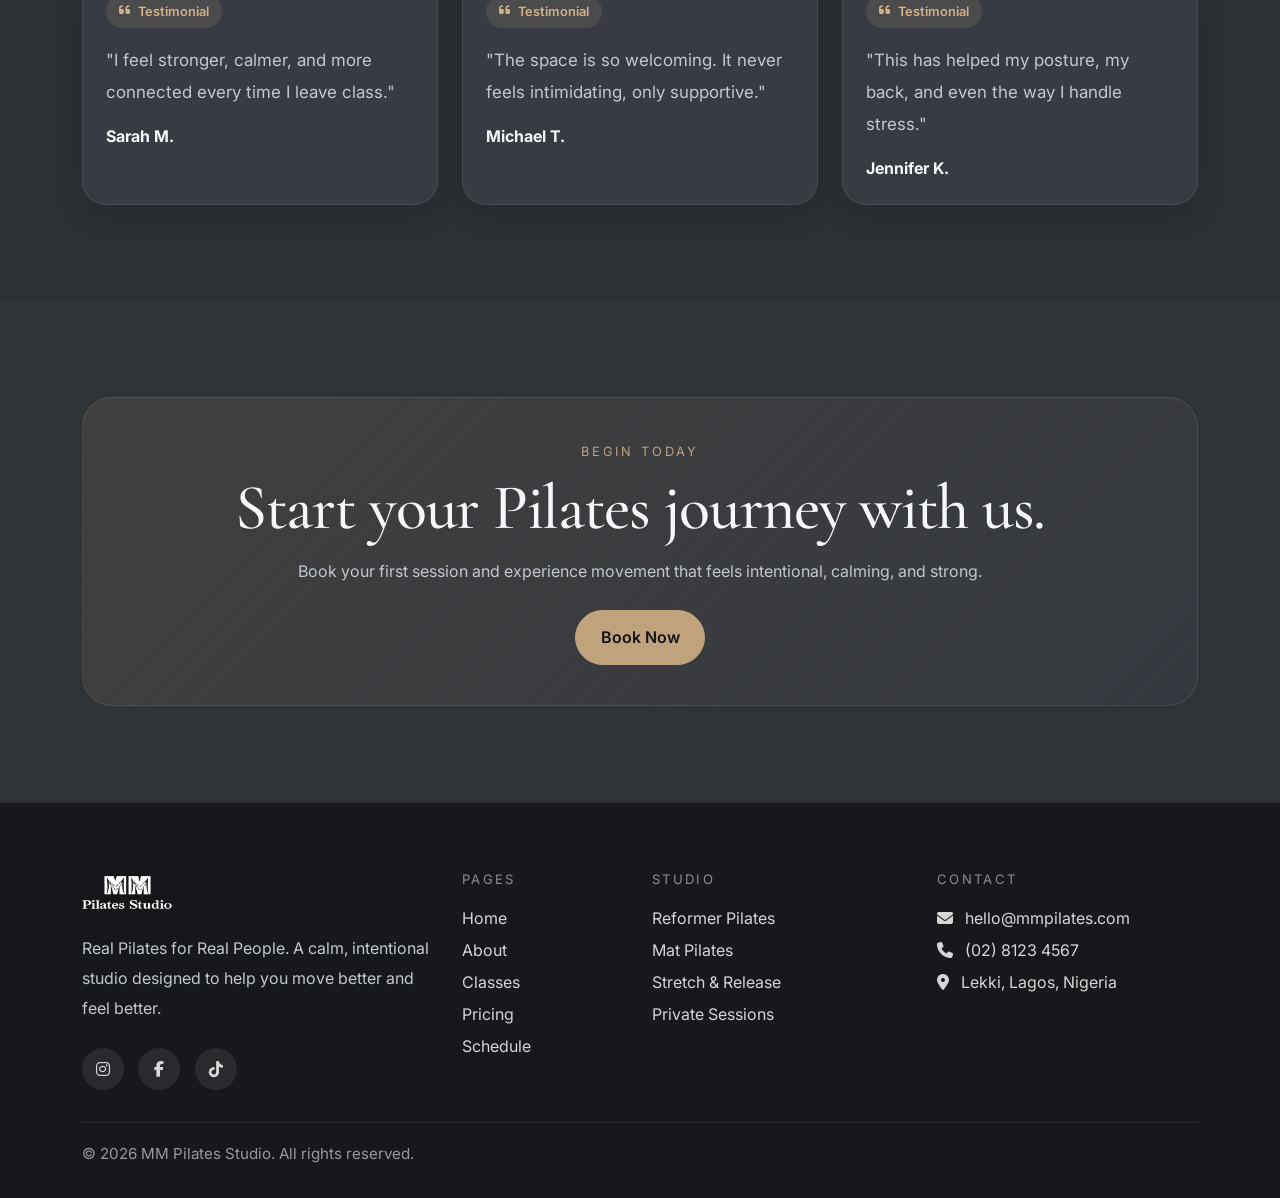
==== commit b7e3355d: "timetable centered" ====
--- a/index.html
+++ b/index.html
@@ -413,85 +413,68 @@
 
   <!-- TIMETABLE -->
   <section class="booking-section section-pad" id="schedule">
-    <div class="container">
-      <div class="row align-items-center g-5">
-        <div class="col-lg-5">
-          <div class="booking-copy" data-reveal>
-            <span class="eyebrow">WEEKLY SCHEDULE</span>
-            <h2 class="section-title">Find the class that fits your day.</h2>
-            <p class="lead-text">
-              Whether you prefer an early start or an evening reset, our schedule is
-              designed to make consistent movement easy. Each session is kept intimate
-              so you receive focused guidance and a better studio experience.
-            </p>
-            <div class="d-flex flex-column gap-3 mt-4 booking-benefits">
-              <div><i class="fas fa-clock me-2"></i> Flexible class times</div>
-              <div><i class="fas fa-user-check me-2"></i> Suitable for every level</div>
-              <div><i class="fas fa-spa me-2"></i> Supportive studio atmosphere</div>
-            </div>
-          </div>
-        </div>
-
-        <div class="col-lg-7">
-          <div class="booking-card" data-reveal>
-            <div class="booking-card-header">
-              <h3>This Week's Classes</h3>
-              <span class="booking-live">LIVE SCHEDULE</span>
-            </div>
-
-            <div class="booking-row">
-              <div class="booking-time">6:00 AM</div>
-              <div class="booking-class">
-                <h4>Reformer Pilates</h4>
-                <p>with Sarah O.</p>
-              </div>
-              <div class="booking-pill">5 spots left</div>
-            </div>
-
-            <div class="booking-row">
-              <div class="booking-time">8:30 AM</div>
-              <div class="booking-class">
-                <h4>Mat Pilates (All Levels)</h4>
-                <p>with Amara K.</p>
-              </div>
-              <div class="booking-pill">8 spots left</div>
-            </div>
-
-            <div class="booking-row">
-              <div class="booking-time">11:00 AM</div>
-              <div class="booking-class">
-                <h4>Aerial Yoga (Beginners)</h4>
-                <p>with Tola B.</p>
-              </div>
-              <div class="booking-pill">3 spots left</div>
-            </div>
-
-            <div class="booking-row">
-              <div class="booking-time">4:00 PM</div>
-              <div class="booking-class">
-                <h4>Strength & Tone</h4>
-                <p>with James A.</p>
-              </div>
-              <div class="booking-pill">6 spots left</div>
-            </div>
-
-            <div class="booking-row">
-              <div class="booking-time">6:30 PM</div>
-              <div class="booking-class">
-                <h4>Stretch & Release</h4>
-                <p>with Chidi N.</p>
-              </div>
-              <div class="booking-pill">10 spots left</div>
-            </div>
-
-            <div class="booking-card-footer">
-              Intimate classes · Expert guidance · Real-time availability
-            </div>
-          </div>
-        </div>
-      </div>
-    </div>
-  </section>
+  <div class="container">
+    <div class="row justify-content-center">
+      <div class="col-lg-8">
+        <div class="booking-card" data-reveal>
+          <div class="booking-card-header">
+            <h3>This Week's Classes</h3>
+            <span class="booking-live">LIVE SCHEDULE</span>
+          </div>
+
+          <div class="booking-row">
+            <div class="booking-time">6:00 AM</div>
+            <div class="booking-class">
+              <h4>Reformer Pilates</h4>
+              <p>with Sarah O.</p>
+            </div>
+            <div class="booking-pill">5 spots left</div>
+          </div>
+
+          <div class="booking-row">
+            <div class="booking-time">8:30 AM</div>
+            <div class="booking-class">
+              <h4>Mat Pilates (All Levels)</h4>
+              <p>with Amara K.</p>
+            </div>
+            <div class="booking-pill">8 spots left</div>
+          </div>
+
+          <div class="booking-row">
+            <div class="booking-time">11:00 AM</div>
+            <div class="booking-class">
+              <h4>Aerial Yoga (Beginners)</h4>
+              <p>with Tola B.</p>
+            </div>
+            <div class="booking-pill">3 spots left</div>
+          </div>
+
+          <div class="booking-row">
+            <div class="booking-time">4:00 PM</div>
+            <div class="booking-class">
+              <h4>Strength & Tone</h4>
+              <p>with James A.</p>
+            </div>
+            <div class="booking-pill">6 spots left</div>
+          </div>
+
+          <div class="booking-row">
+            <div class="booking-time">6:30 PM</div>
+            <div class="booking-class">
+              <h4>Stretch & Release</h4>
+              <p>with Chidi N.</p>
+            </div>
+            <div class="booking-pill">10 spots left</div>
+          </div>
+
+          <div class="booking-card-footer">
+            Intimate classes · Expert guidance · Real-time availability
+          </div>
+        </div>
+      </div>
+    </div>
+  </div>
+</section>
 
   <!-- COMMUNITY / TESTIMONIALS -->
   <section class="section-pad" id="community">
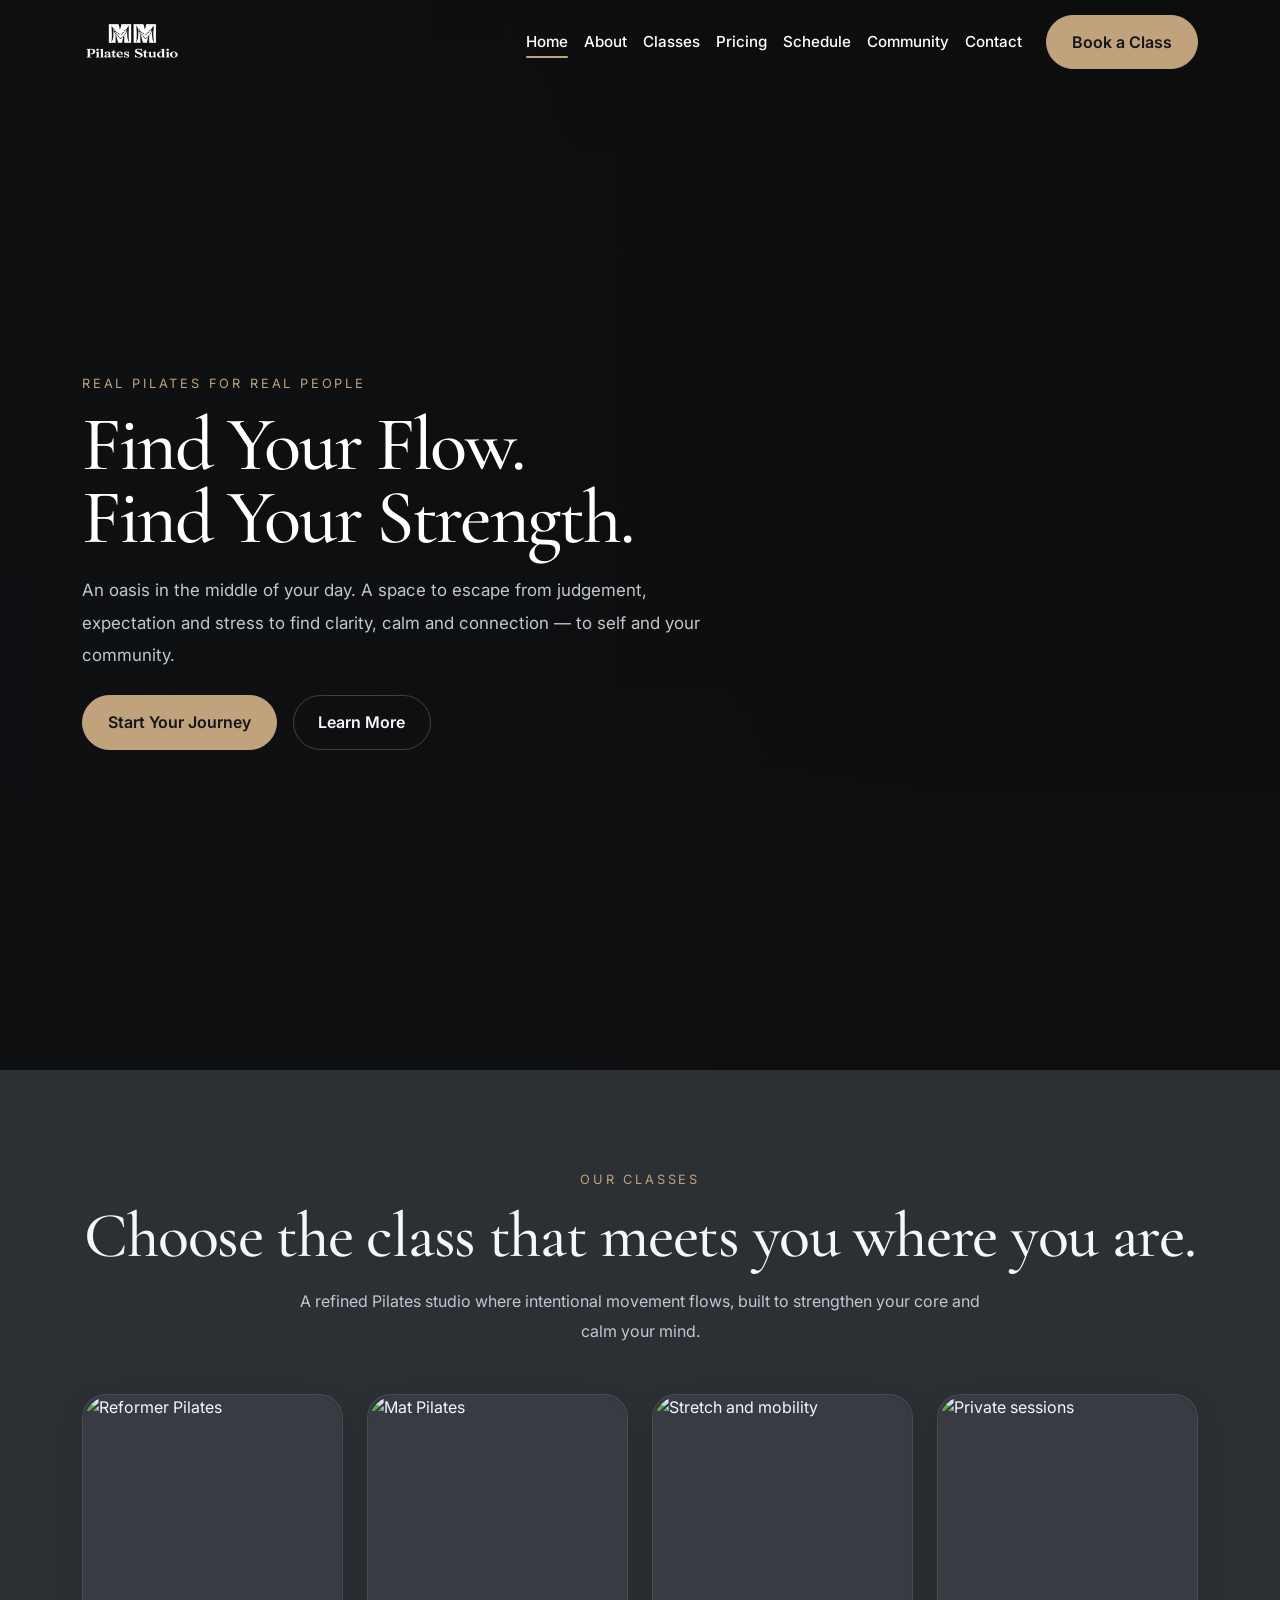
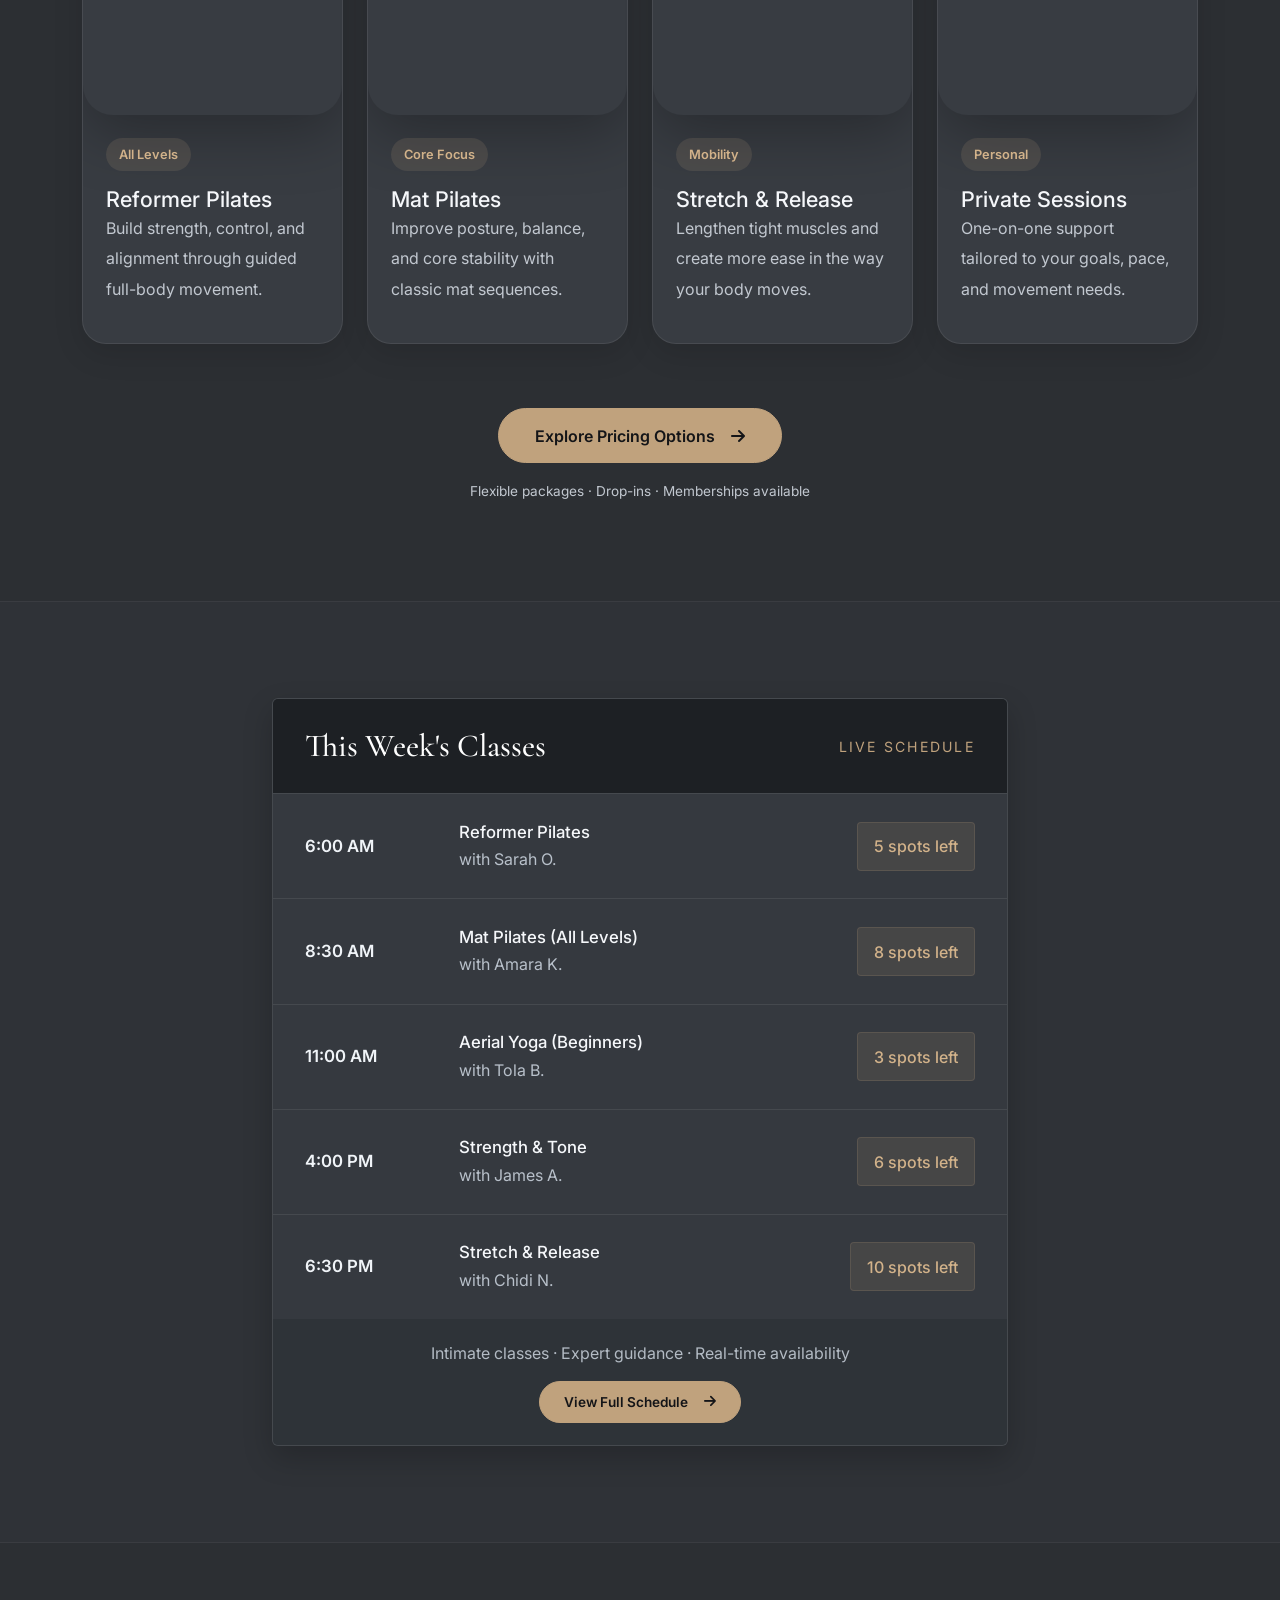
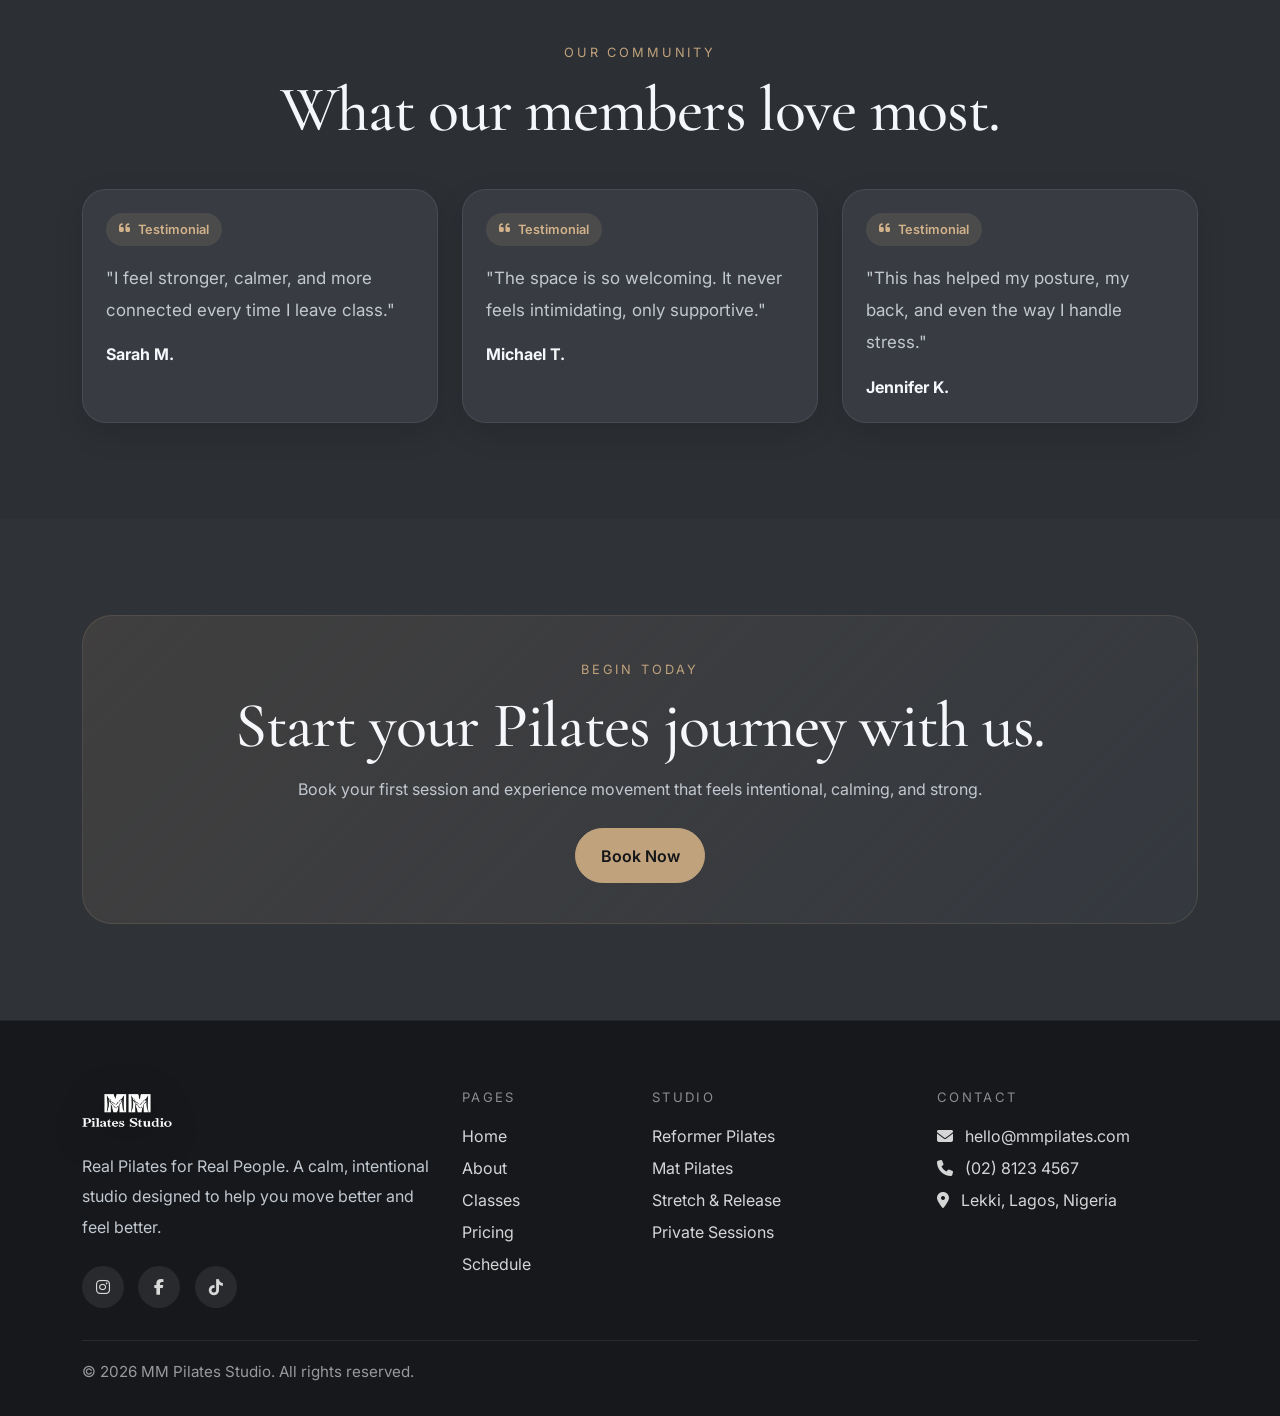
==== commit bc94d0f5: "buttons addition" ====
--- a/index.html
+++ b/index.html
@@ -171,8 +171,8 @@
 
         <div class="col-md-6 col-lg-3" data-reveal>
           <article class="studio-card">
-            <img src="https://images.unsplash.com/photo-1552196563-55cd4e45efb3?w=800&auto=format&fit=crop&q=80" alt="Mat Pilates"
-              class="card-media" />
+            <img src="https://images.unsplash.com/photo-1552196563-55cd4e45efb3?w=800&auto=format&fit=crop&q=80"
+              alt="Mat Pilates" class="card-media" />
             <div class="content">
               <span class="tag">Core Focus</span>
               <h3 class="card-title mt-3">Mat Pilates</h3>
@@ -210,6 +210,16 @@
             </div>
           </article>
         </div>
+      </div>
+
+      <!-- Button Section -->
+      <div class="text-center mt-5 pt-3" data-reveal>
+        <a href="#pricing" class="btn-muse" style="padding: 0.9rem 2.2rem;">
+          Explore Pricing Options <i class="fas fa-arrow-right ms-2"></i>
+        </a>
+        <p class="copy-muted mt-3 mb-0" style="font-size: 0.85rem;">
+          Flexible packages · Drop-ins · Memberships available
+        </p>
       </div>
     </div>
   </section>
@@ -413,68 +423,73 @@
 
   <!-- TIMETABLE -->
   <section class="booking-section section-pad" id="schedule">
-  <div class="container">
-    <div class="row justify-content-center">
-      <div class="col-lg-8">
-        <div class="booking-card" data-reveal>
-          <div class="booking-card-header">
-            <h3>This Week's Classes</h3>
-            <span class="booking-live">LIVE SCHEDULE</span>
-          </div>
-
-          <div class="booking-row">
-            <div class="booking-time">6:00 AM</div>
-            <div class="booking-class">
-              <h4>Reformer Pilates</h4>
-              <p>with Sarah O.</p>
-            </div>
-            <div class="booking-pill">5 spots left</div>
-          </div>
-
-          <div class="booking-row">
-            <div class="booking-time">8:30 AM</div>
-            <div class="booking-class">
-              <h4>Mat Pilates (All Levels)</h4>
-              <p>with Amara K.</p>
-            </div>
-            <div class="booking-pill">8 spots left</div>
-          </div>
-
-          <div class="booking-row">
-            <div class="booking-time">11:00 AM</div>
-            <div class="booking-class">
-              <h4>Aerial Yoga (Beginners)</h4>
-              <p>with Tola B.</p>
-            </div>
-            <div class="booking-pill">3 spots left</div>
-          </div>
-
-          <div class="booking-row">
-            <div class="booking-time">4:00 PM</div>
-            <div class="booking-class">
-              <h4>Strength & Tone</h4>
-              <p>with James A.</p>
-            </div>
-            <div class="booking-pill">6 spots left</div>
-          </div>
-
-          <div class="booking-row">
-            <div class="booking-time">6:30 PM</div>
-            <div class="booking-class">
-              <h4>Stretch & Release</h4>
-              <p>with Chidi N.</p>
-            </div>
-            <div class="booking-pill">10 spots left</div>
-          </div>
-
-          <div class="booking-card-footer">
-            Intimate classes · Expert guidance · Real-time availability
-          </div>
-        </div>
-      </div>
-    </div>
-  </div>
-</section>
+    <div class="container">
+      <div class="row justify-content-center">
+        <div class="col-lg-8">
+          <div class="booking-card" data-reveal>
+            <div class="booking-card-header">
+              <h3>This Week's Classes</h3>
+              <span class="booking-live">LIVE SCHEDULE</span>
+            </div>
+
+            <div class="booking-row">
+              <div class="booking-time">6:00 AM</div>
+              <div class="booking-class">
+                <h4>Reformer Pilates</h4>
+                <p>with Sarah O.</p>
+              </div>
+              <div class="booking-pill">5 spots left</div>
+            </div>
+
+            <div class="booking-row">
+              <div class="booking-time">8:30 AM</div>
+              <div class="booking-class">
+                <h4>Mat Pilates (All Levels)</h4>
+                <p>with Amara K.</p>
+              </div>
+              <div class="booking-pill">8 spots left</div>
+            </div>
+
+            <div class="booking-row">
+              <div class="booking-time">11:00 AM</div>
+              <div class="booking-class">
+                <h4>Aerial Yoga (Beginners)</h4>
+                <p>with Tola B.</p>
+              </div>
+              <div class="booking-pill">3 spots left</div>
+            </div>
+
+            <div class="booking-row">
+              <div class="booking-time">4:00 PM</div>
+              <div class="booking-class">
+                <h4>Strength & Tone</h4>
+                <p>with James A.</p>
+              </div>
+              <div class="booking-pill">6 spots left</div>
+            </div>
+
+            <div class="booking-row">
+              <div class="booking-time">6:30 PM</div>
+              <div class="booking-class">
+                <h4>Stretch & Release</h4>
+                <p>with Chidi N.</p>
+              </div>
+              <div class="booking-pill">10 spots left</div>
+            </div>
+
+            <div class="booking-card-footer">
+              Intimate classes · Expert guidance · Real-time availability
+              <div class="mt-3">
+                <a href="#" class="btn-muse btn-sm" style="padding: 0.6rem 1.5rem; font-size: 0.85rem;">
+                  View Full Schedule <i class="fas fa-arrow-right ms-2"></i>
+                </a>
+              </div>
+            </div>
+          </div>
+        </div>
+      </div>
+    </div>
+  </section>
 
   <!-- COMMUNITY / TESTIMONIALS -->
   <section class="section-pad" id="community">
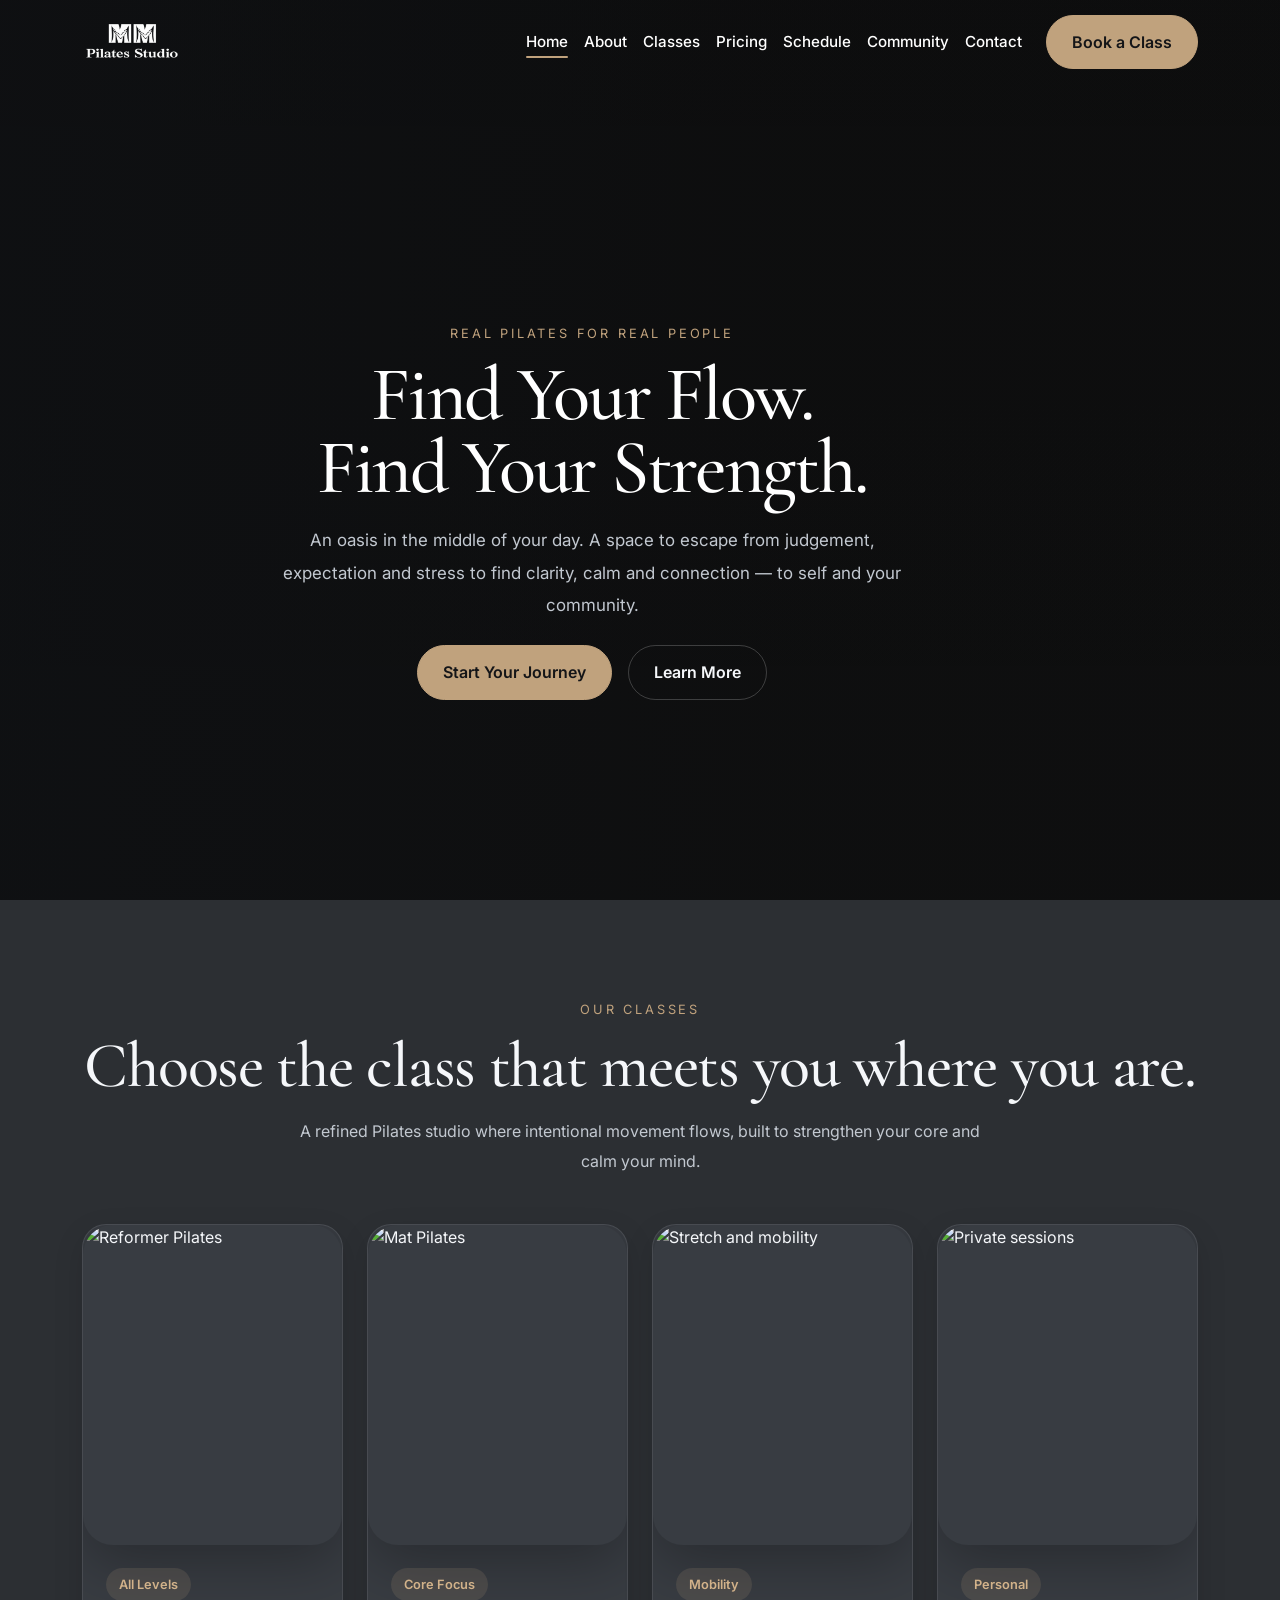
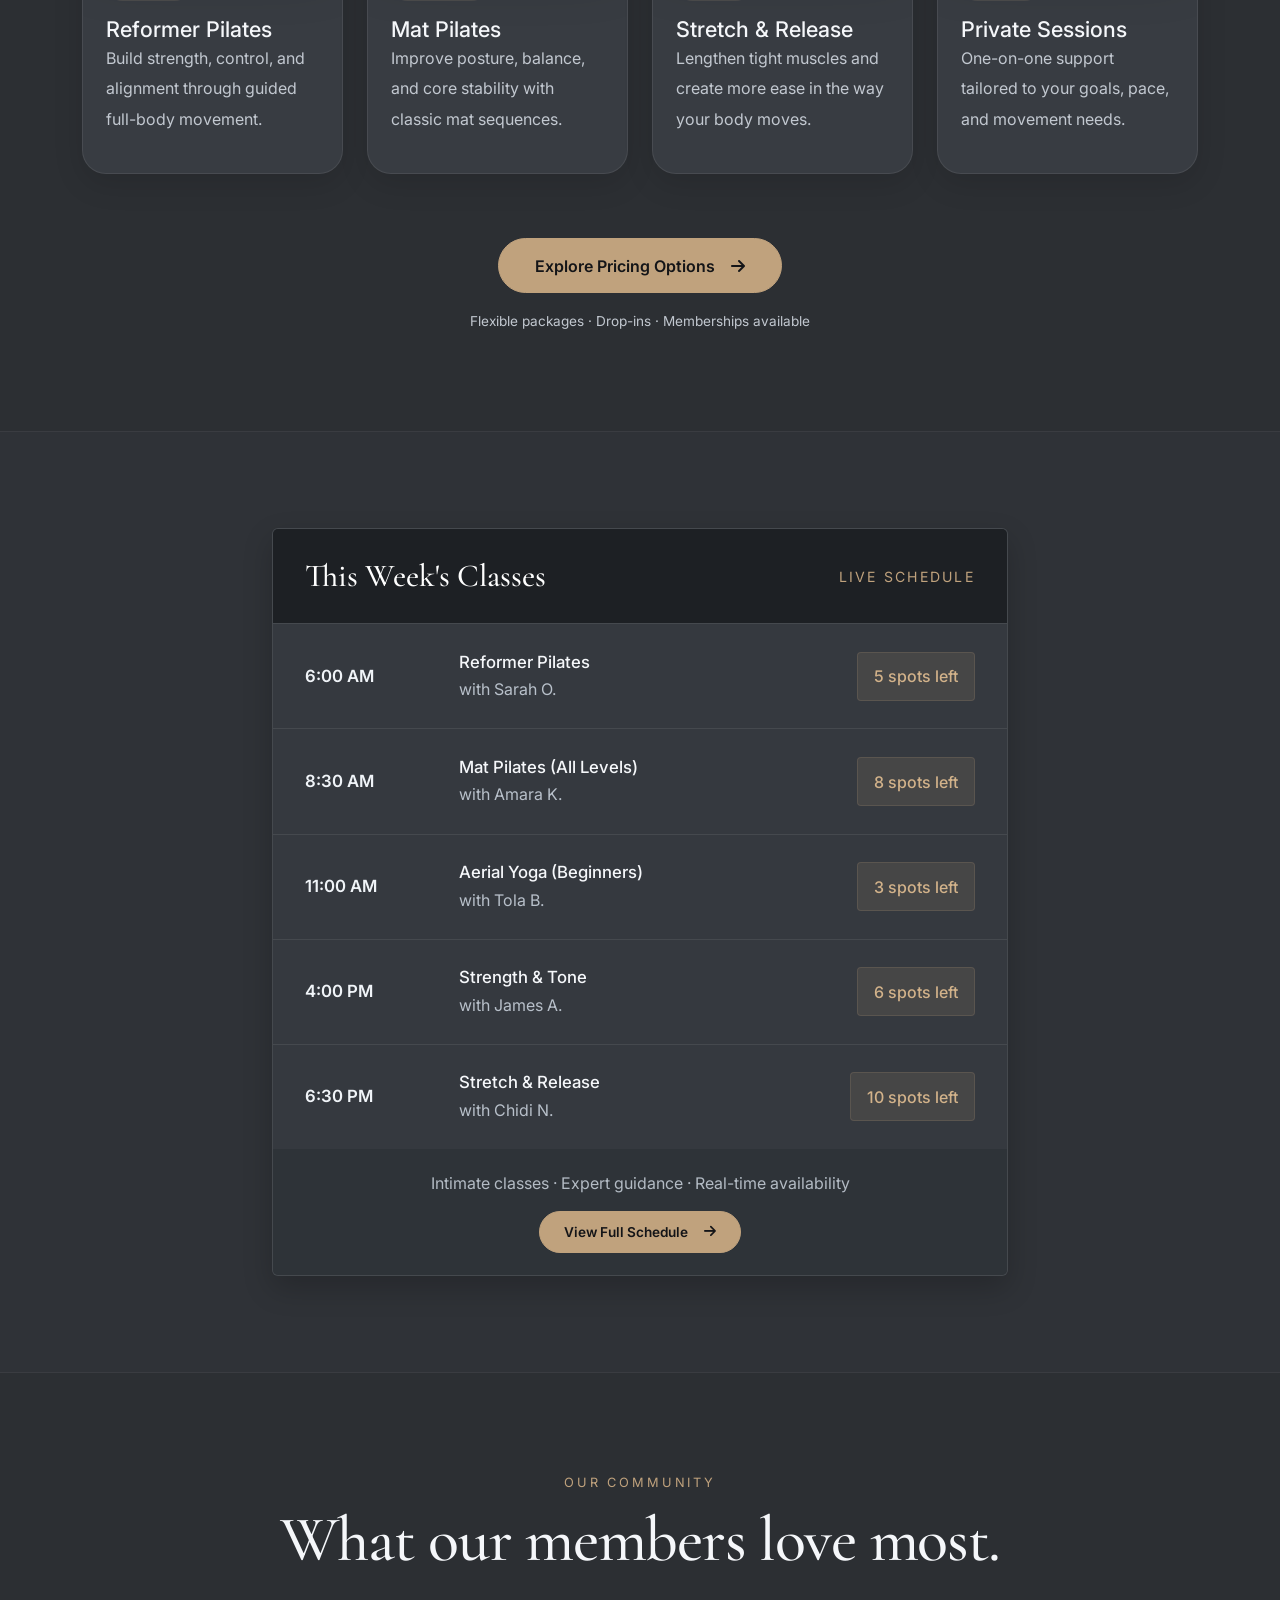
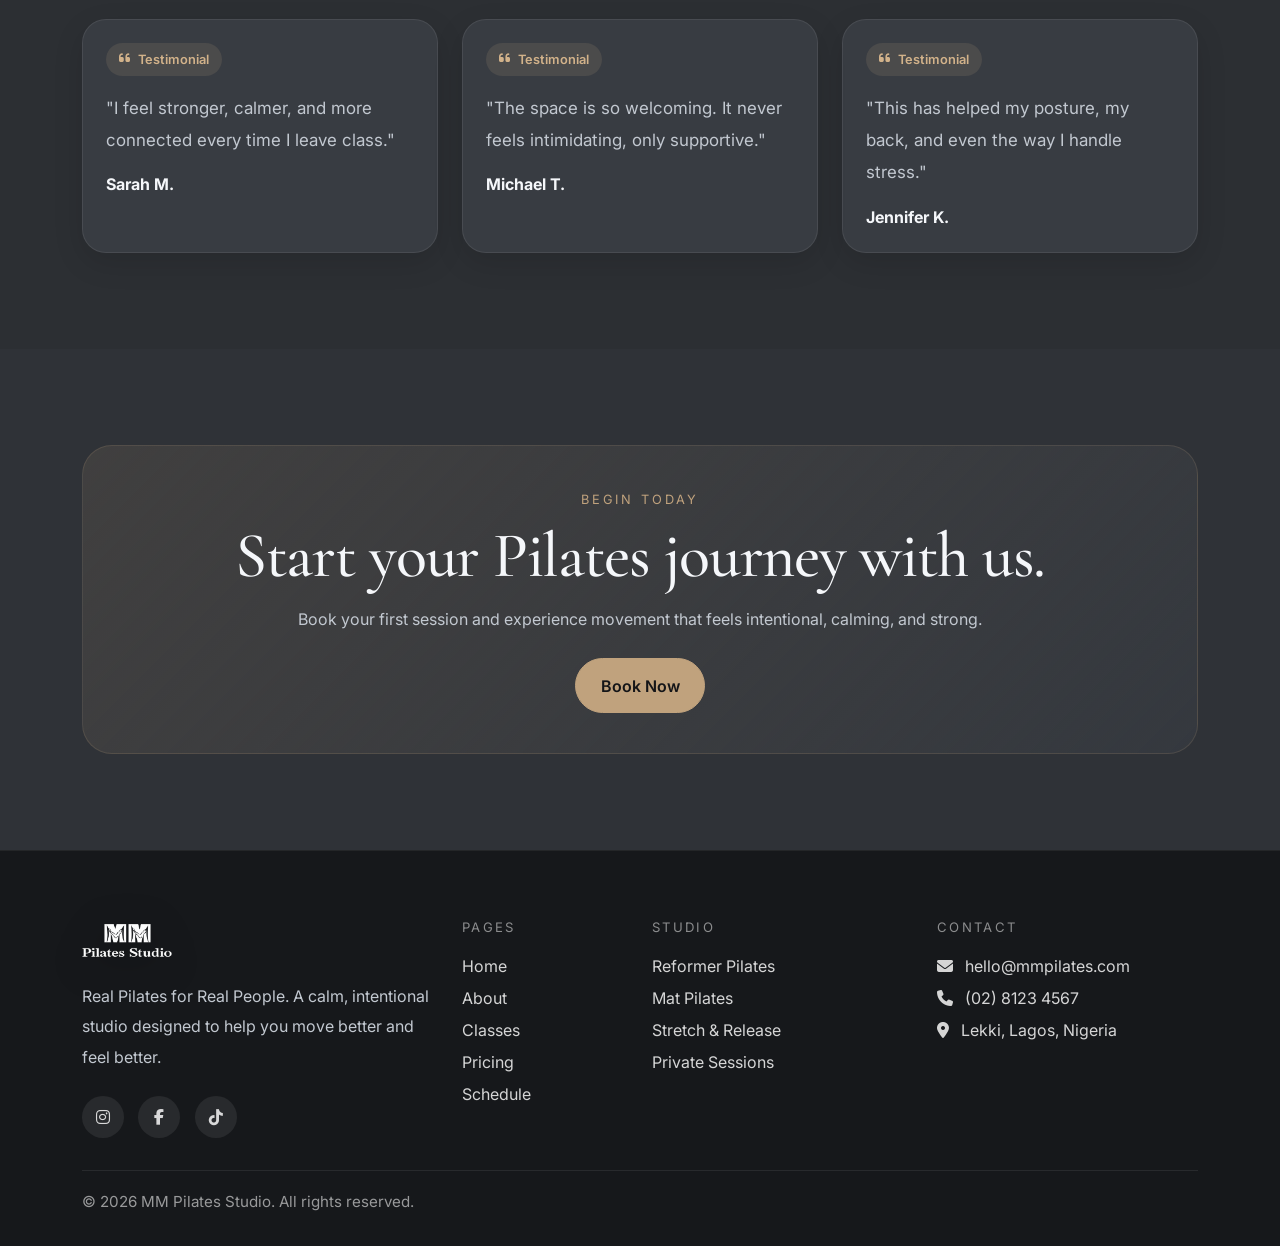
==== commit 94c76090: "hero text centralised" ====
--- a/index.html
+++ b/index.html
@@ -60,18 +60,18 @@
     </video>
     <div class="hero-overlay"></div>
 
-    <div class="container hero-content">
-      <div class="row align-items-center min-vh-100">
-        <div class="col-lg-7">
+    <div class="container hero-content" style="padding-top: 180px;">
+      <div class="row justify-content-center">
+        <div class="col-lg-8 text-center">
           <div class="hero-copy" data-reveal>
             <span class="eyebrow">REAL PILATES FOR REAL PEOPLE</span>
             <h1>Find Your Flow.<br />Find Your Strength.</h1>
-            <p class="lead-text">
+            <p class="lead-text mx-auto" style="max-width: 700px;">
               An oasis in the middle of your day. A space to escape from judgement,
               expectation and stress to find clarity, calm and connection — to self
               and your community.
             </p>
-            <div class="d-flex flex-wrap gap-3 mt-4">
+            <div class="d-flex flex-wrap gap-3 justify-content-center mt-4">
               <a href="#schedule" class="btn-muse">Start Your Journey</a>
               <a href="#about" class="btn-muse-outline">Learn More</a>
             </div>
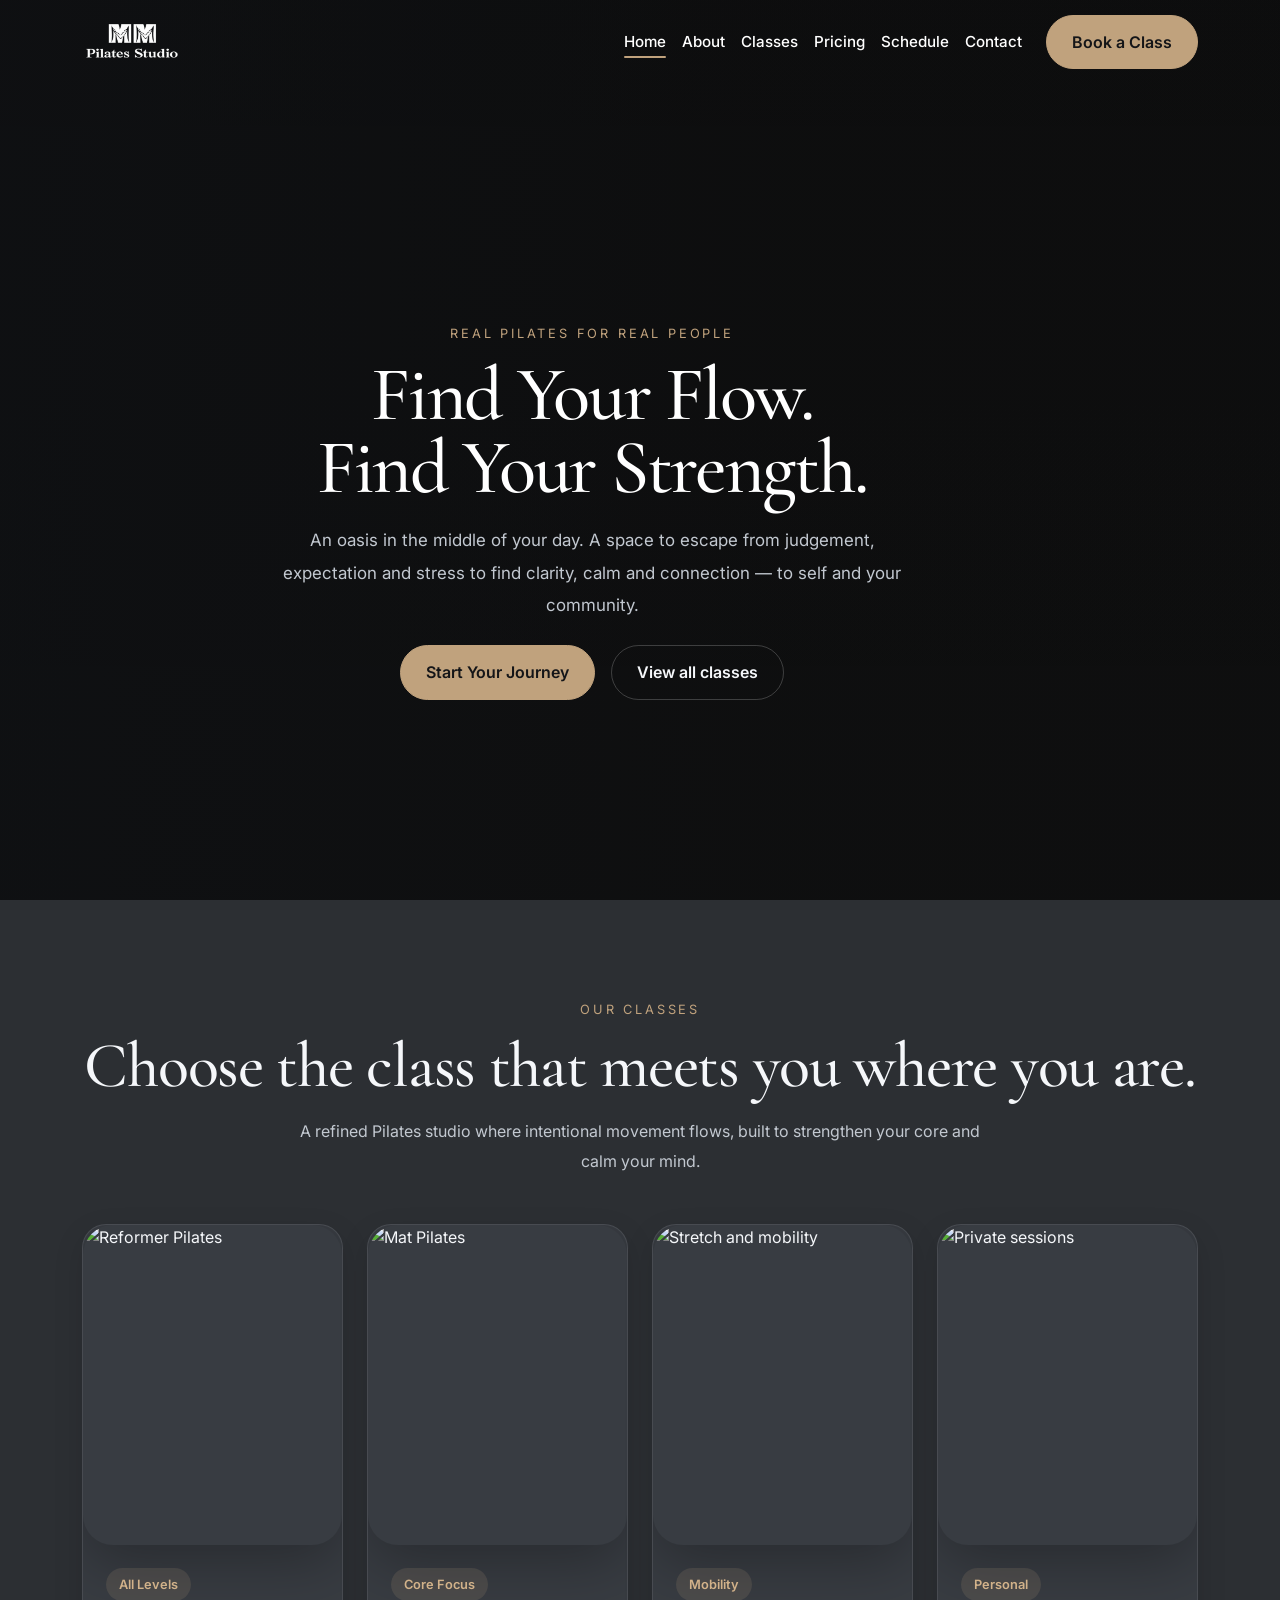
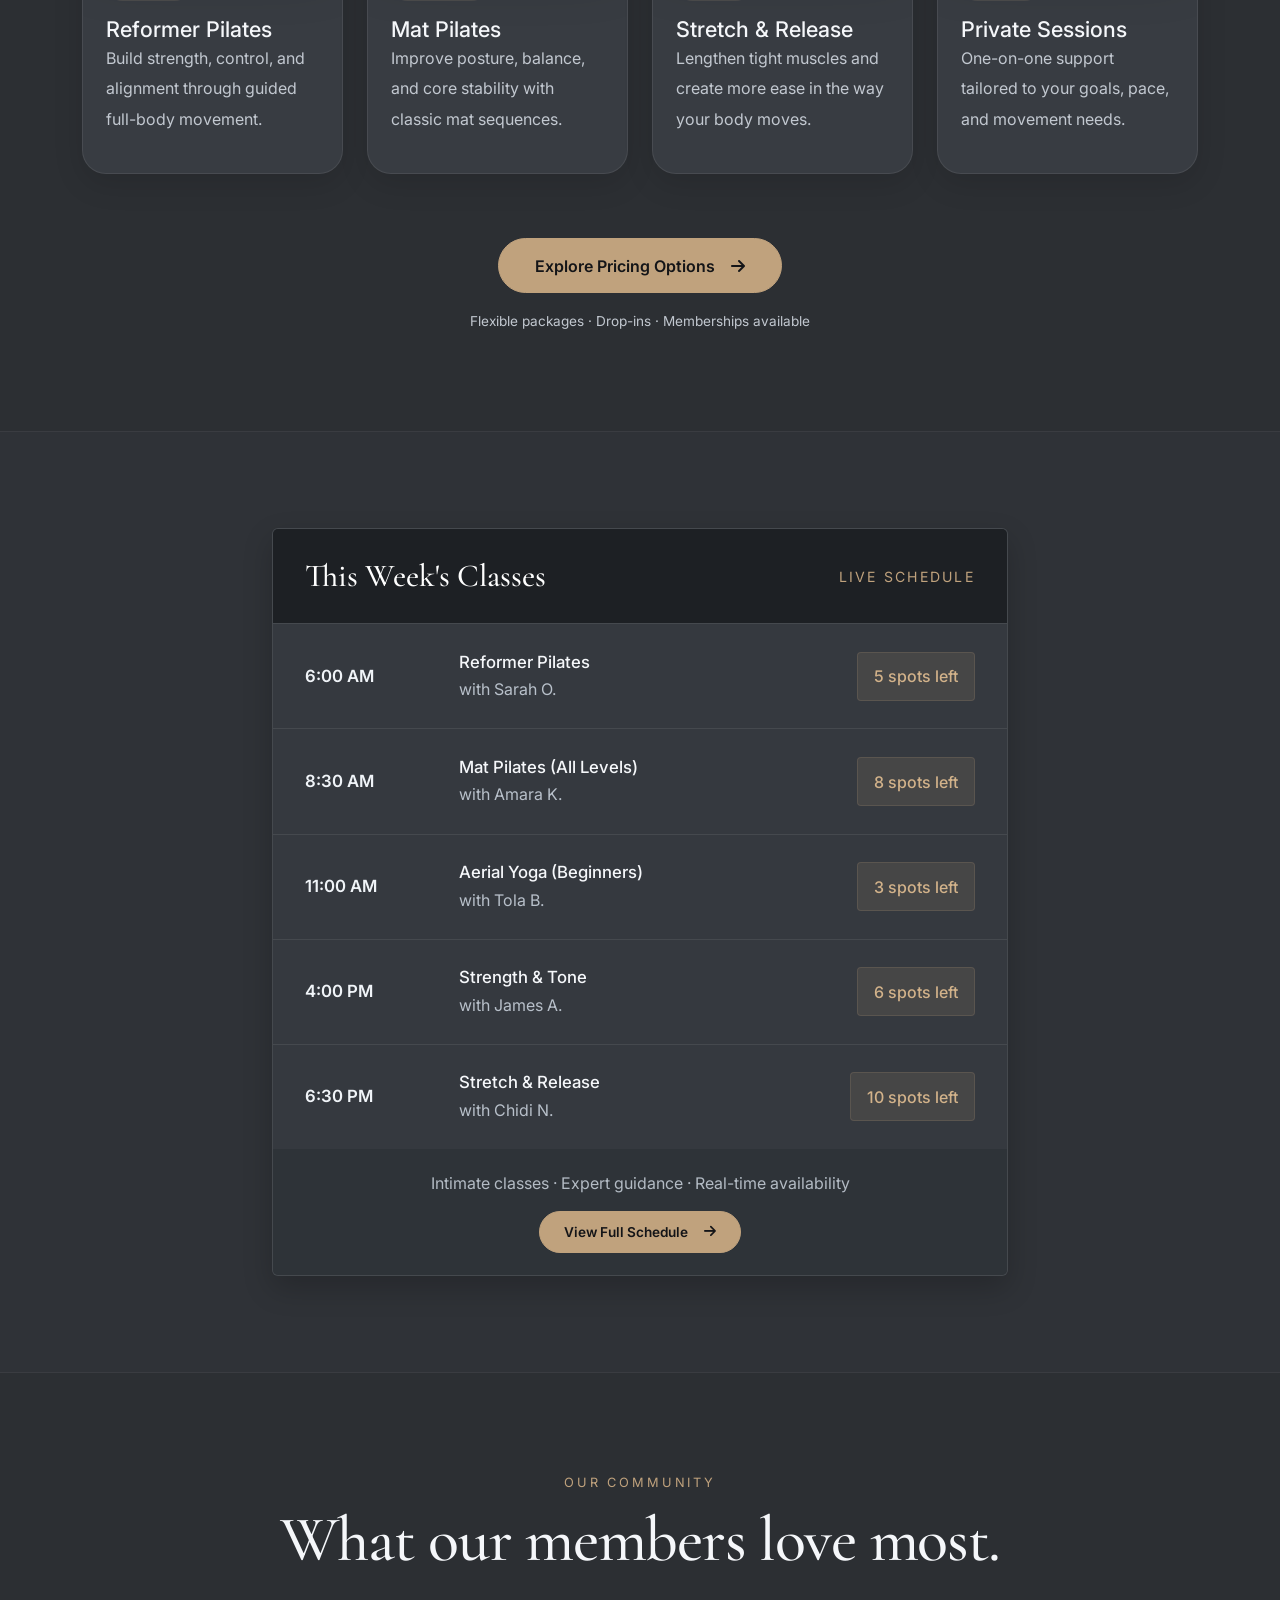
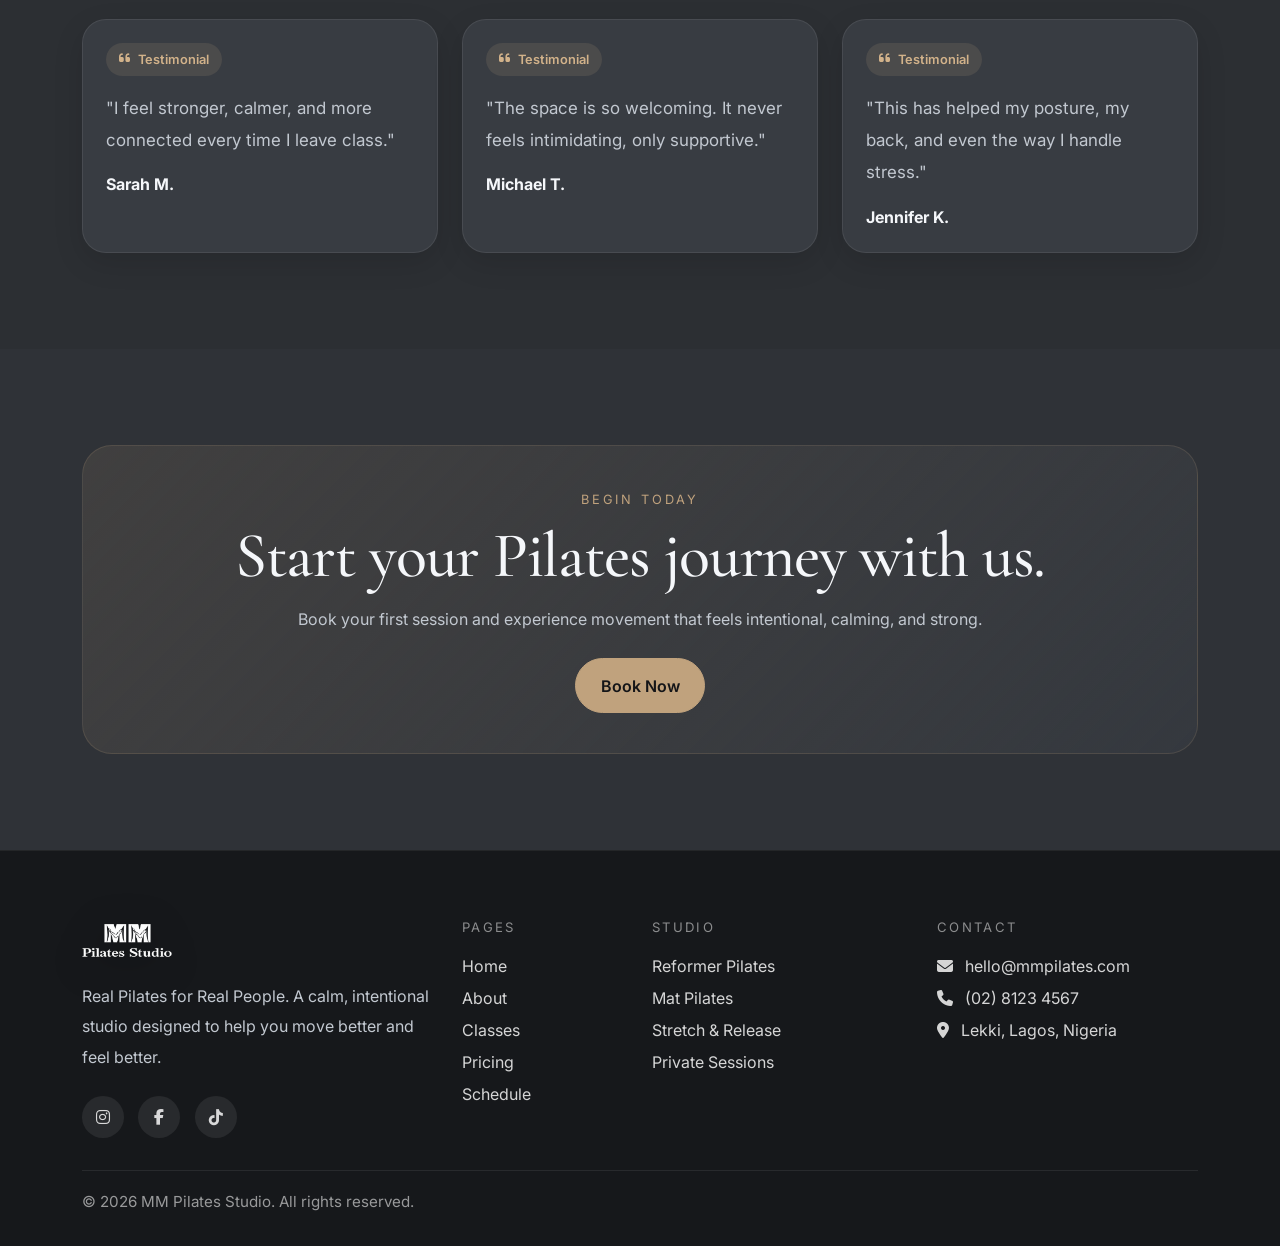
==== commit 41d8a453: "pricing doropdown" ====
--- a/index.html
+++ b/index.html
@@ -41,15 +41,27 @@
           <li class="nav-item"><a class="nav-link active" href="#home">Home</a></li>
           <li class="nav-item"><a class="nav-link" href="#about">About</a></li>
           <li class="nav-item"><a class="nav-link" href="#classes">Classes</a></li>
-          <li class="nav-item"><a class="nav-link" href="#pricing">Pricing</a></li>
+
+          <!-- Pricing Dropdown - Hover Activated -->
+          <li class="nav-item dropdown">
+            <a class="nav-link dropdown-toggle" href="#" role="button" data-bs-toggle="dropdown" aria-expanded="false">
+              Pricing
+            </a>
+            <ul class="dropdown-menu dropdown-menu-dark">
+              <li><a class="dropdown-item" href="#packages">Packages</a></li>
+              <li><a class="dropdown-item" href="#membership">Membership</a></li>
+            </ul>
+          </li>
+
           <li class="nav-item"><a class="nav-link" href="#schedule">Schedule</a></li>
-          <li class="nav-item"><a class="nav-link" href="#community">Community</a></li>
           <li class="nav-item"><a class="nav-link" href="#contact">Contact</a></li>
           <li class="nav-item ms-lg-3 mt-3 mt-lg-0">
             <a class="btn-muse" href="#schedule">Book a Class</a>
           </li>
         </ul>
       </div>
+
+
     </div>
   </nav>
 
@@ -73,7 +85,7 @@
             </p>
             <div class="d-flex flex-wrap gap-3 justify-content-center mt-4">
               <a href="#schedule" class="btn-muse">Start Your Journey</a>
-              <a href="#about" class="btn-muse-outline">Learn More</a>
+              <a href="#about" class="btn-muse-outline">View all classes</a>
             </div>
           </div>
         </div>
--- a/css/style2.css
+++ b/css/style2.css
@@ -964,4 +964,12 @@
     transition-duration: 0.01ms !important;
     scroll-behavior: auto !important;
   }
+}
+
+
+@media (min-width: 992px) {
+    .dropdown:hover .dropdown-menu {
+      display: block;
+      margin-top: 0;
+    }
 }
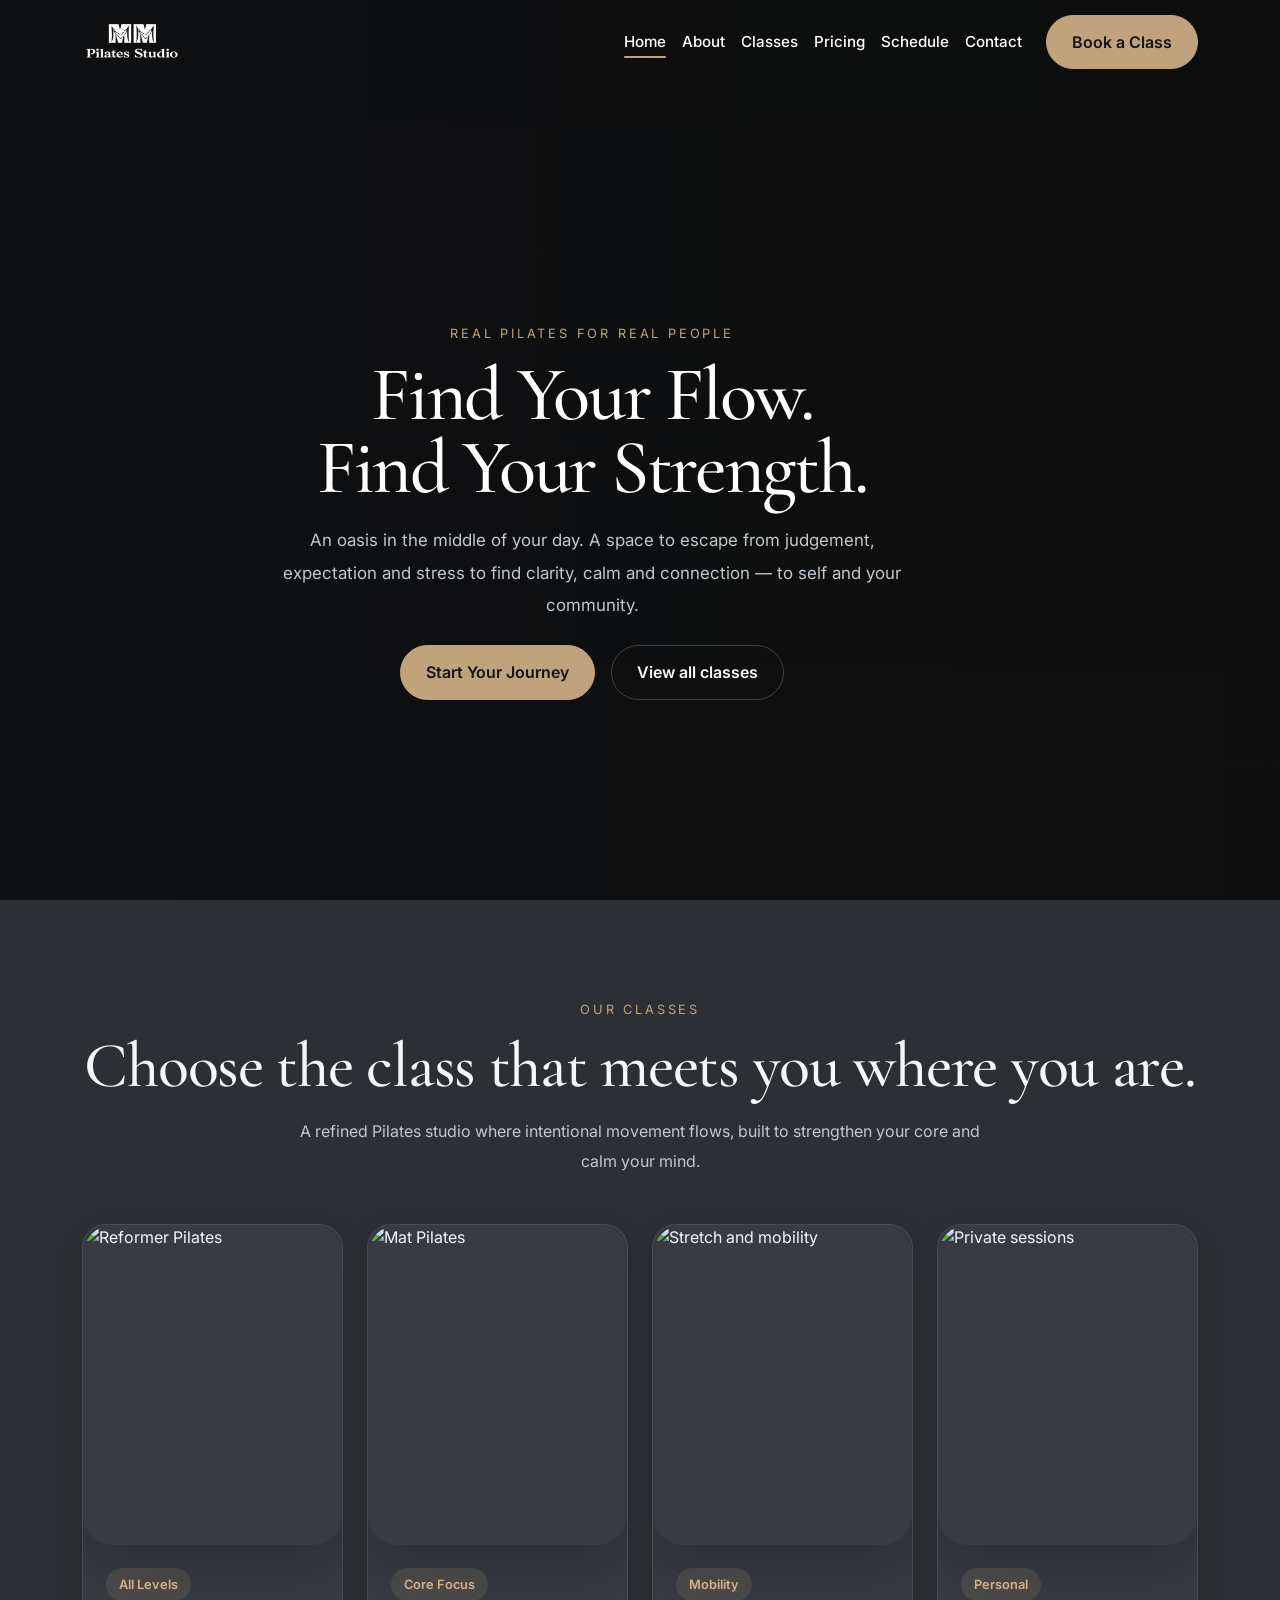
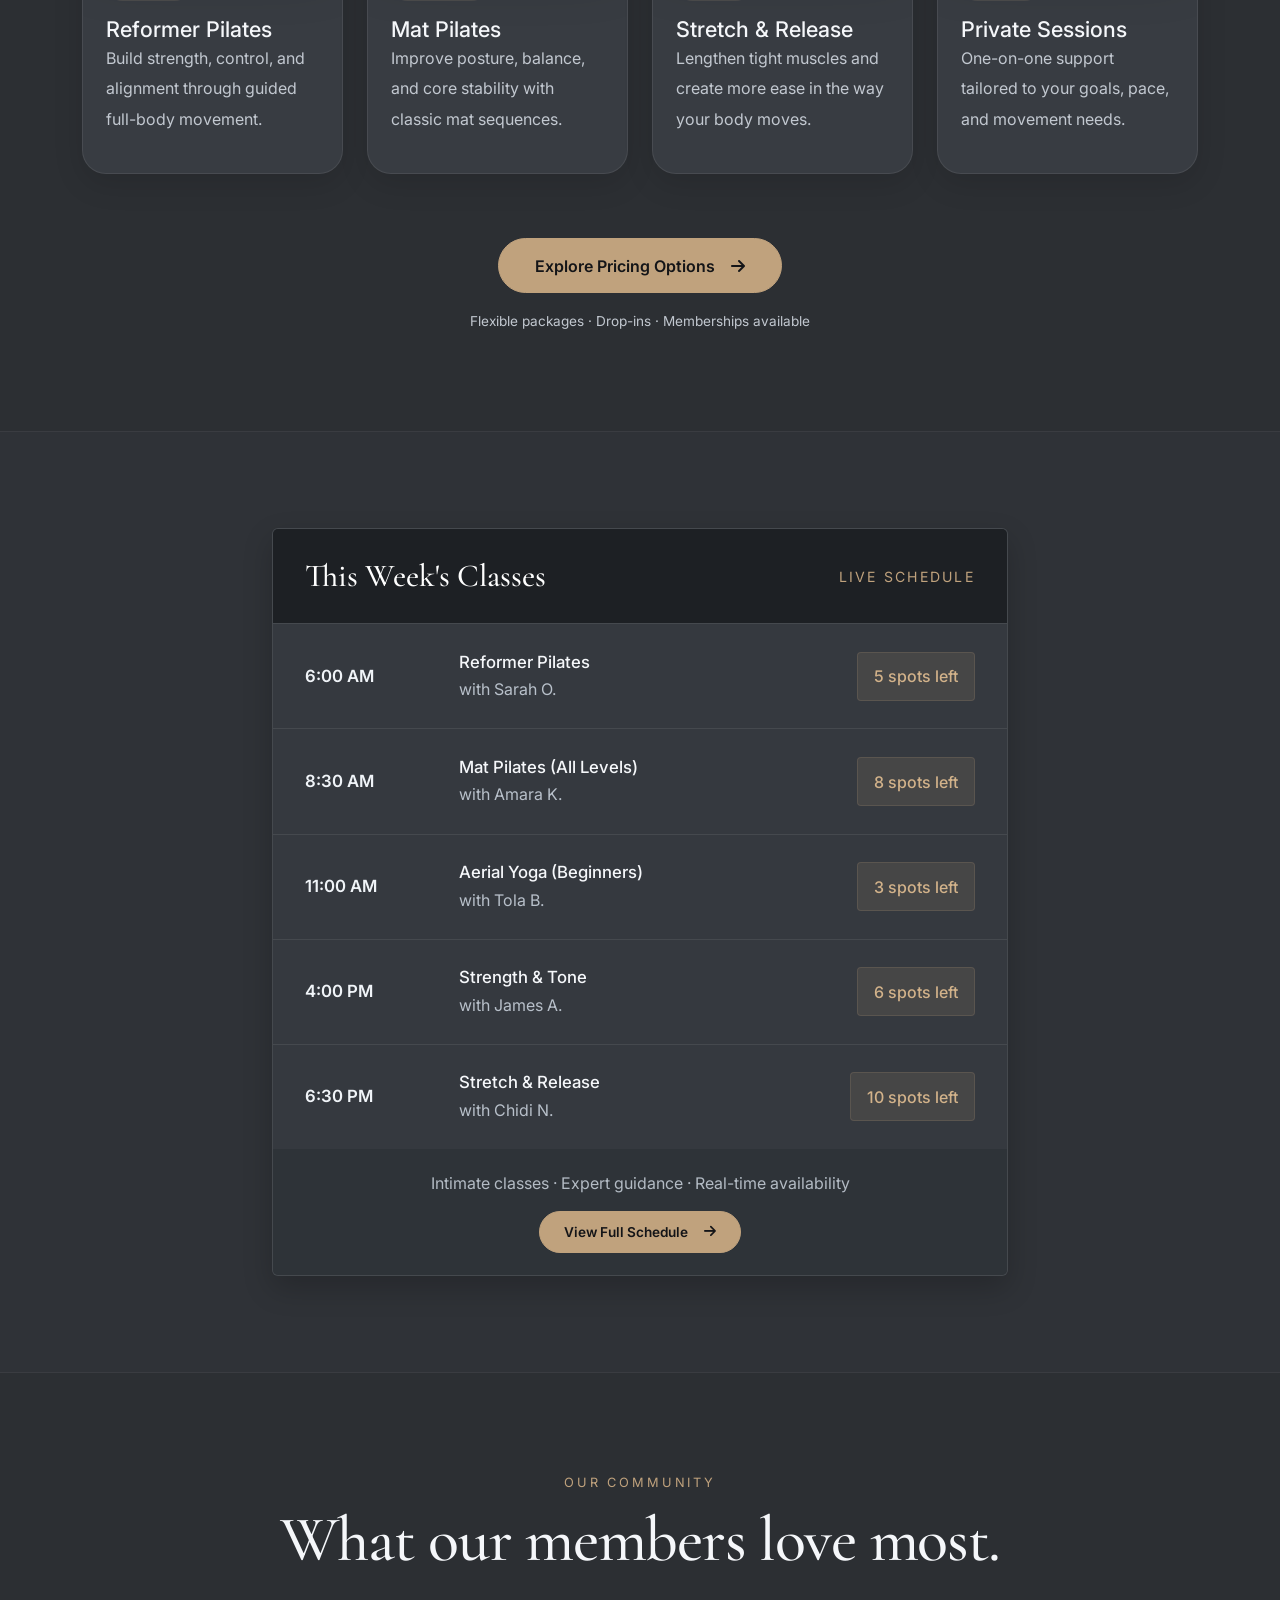
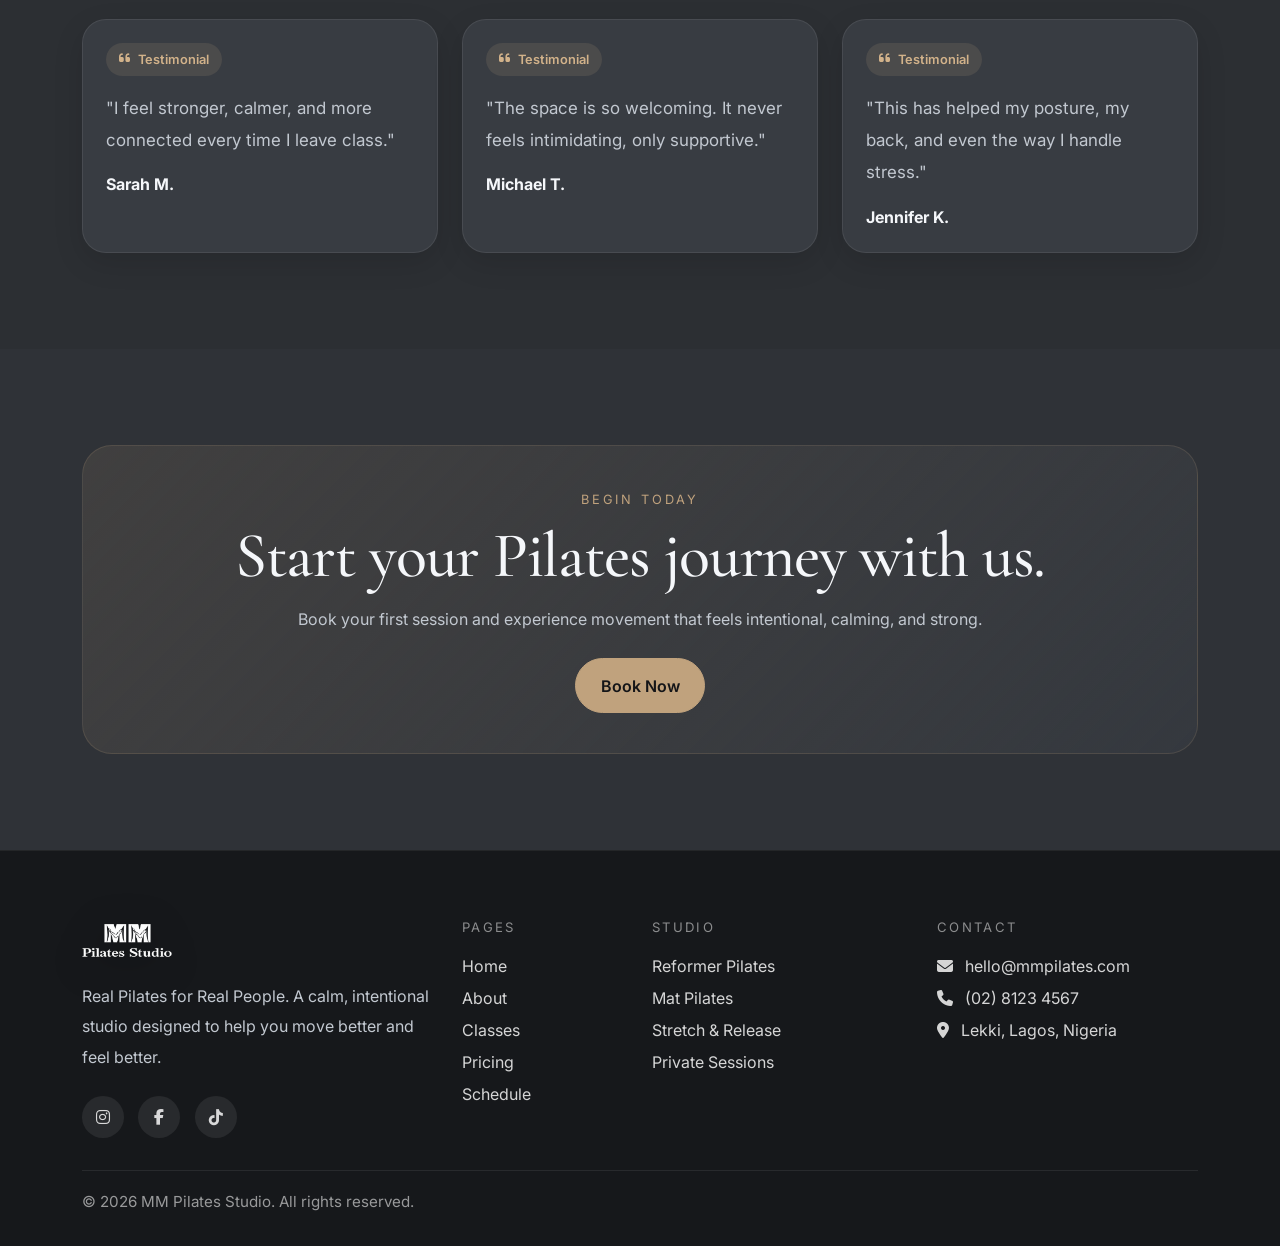
==== commit abffa2c7: "terms" ====
--- a/index.html
+++ b/index.html
@@ -39,29 +39,27 @@
       <div class="collapse navbar-collapse" id="navbarNav">
         <ul class="navbar-nav ms-auto align-items-lg-center">
           <li class="nav-item"><a class="nav-link active" href="#home">Home</a></li>
-          <li class="nav-item"><a class="nav-link" href="#about">About</a></li>
+          <li class="nav-item"><a class="nav-link" href="about.html">About</a></li>
           <li class="nav-item"><a class="nav-link" href="#classes">Classes</a></li>
 
-          <!-- Pricing Dropdown - Hover Activated -->
+          <!-- Pricing Dropdown with Underline Effect -->
           <li class="nav-item dropdown">
             <a class="nav-link dropdown-toggle" href="#" role="button" data-bs-toggle="dropdown" aria-expanded="false">
               Pricing
             </a>
             <ul class="dropdown-menu dropdown-menu-dark">
-              <li><a class="dropdown-item" href="#packages">Packages</a></li>
-              <li><a class="dropdown-item" href="#membership">Membership</a></li>
+              <li><a class="dropdown-item" href="packages.html">Packages</a></li>
+              <li><a class="dropdown-item" href="membership.html">Membership</a></li>
             </ul>
           </li>
 
           <li class="nav-item"><a class="nav-link" href="#schedule">Schedule</a></li>
-          <li class="nav-item"><a class="nav-link" href="#contact">Contact</a></li>
+          <li class="nav-item"><a class="nav-link" href="contact.html">Contact</a></li>
           <li class="nav-item ms-lg-3 mt-3 mt-lg-0">
             <a class="btn-muse" href="#schedule">Book a Class</a>
           </li>
         </ul>
       </div>
-
-
     </div>
   </nav>
 
--- a/css/style2.css
+++ b/css/style2.css
@@ -257,6 +257,63 @@
 .navbar .nav-link:hover::after,
 .navbar .nav-link.active::after {
   transform: scaleX(1);
+}
+
+/* Dropdown Styles */
+@media (min-width: 992px) {
+  .dropdown:hover .dropdown-menu {
+    display: block;
+    margin-top: 0;
+  }
+}
+
+/* Underline effect for dropdown toggle - matches nav-link style */
+.navbar .nav-link.dropdown-toggle {
+  position: relative;
+}
+
+.navbar .nav-link.dropdown-toggle::after {
+  content: "";
+  position: absolute;
+  left: 0.5rem;
+  right: 0.5rem;
+  bottom: 0.1rem;
+  height: 2px;
+  border-radius: 999px;
+  background: #c0a27d;
+  transform: scaleX(0);
+  transform-origin: center;
+  transition: all 0.35s ease;
+}
+
+.navbar .nav-link.dropdown-toggle:hover::after,
+.navbar .nav-link.dropdown-toggle.show::after {
+  transform: scaleX(1);
+}
+
+/* Style dropdown items to match the dark theme */
+.dropdown-menu-dark {
+  background: #383c42;
+  border: 1px solid rgba(255, 255, 255, 0.08);
+  border-radius: 12px;
+  margin-top: 0.5rem;
+}
+
+.dropdown-menu-dark .dropdown-item {
+  color: #f5f7fa;
+  padding: 0.6rem 1.5rem;
+  transition: all 0.35s ease;
+}
+
+.dropdown-menu-dark .dropdown-item:hover {
+  background: rgba(192, 162, 125, 0.14);
+  border-bottom: 2px solid #c0a27d;
+}
+
+/* Keep the original arrow but ensure it doesn't interfere with underline */
+.dropdown-toggle::after {
+  margin-left: 0.5rem;
+  vertical-align: middle;
 }
 
 /* ------------------------------
@@ -964,12 +1021,4 @@
     transition-duration: 0.01ms !important;
     scroll-behavior: auto !important;
   }
-}
-
-
-@media (min-width: 992px) {
-    .dropdown:hover .dropdown-menu {
-      display: block;
-      margin-top: 0;
-    }
 }
